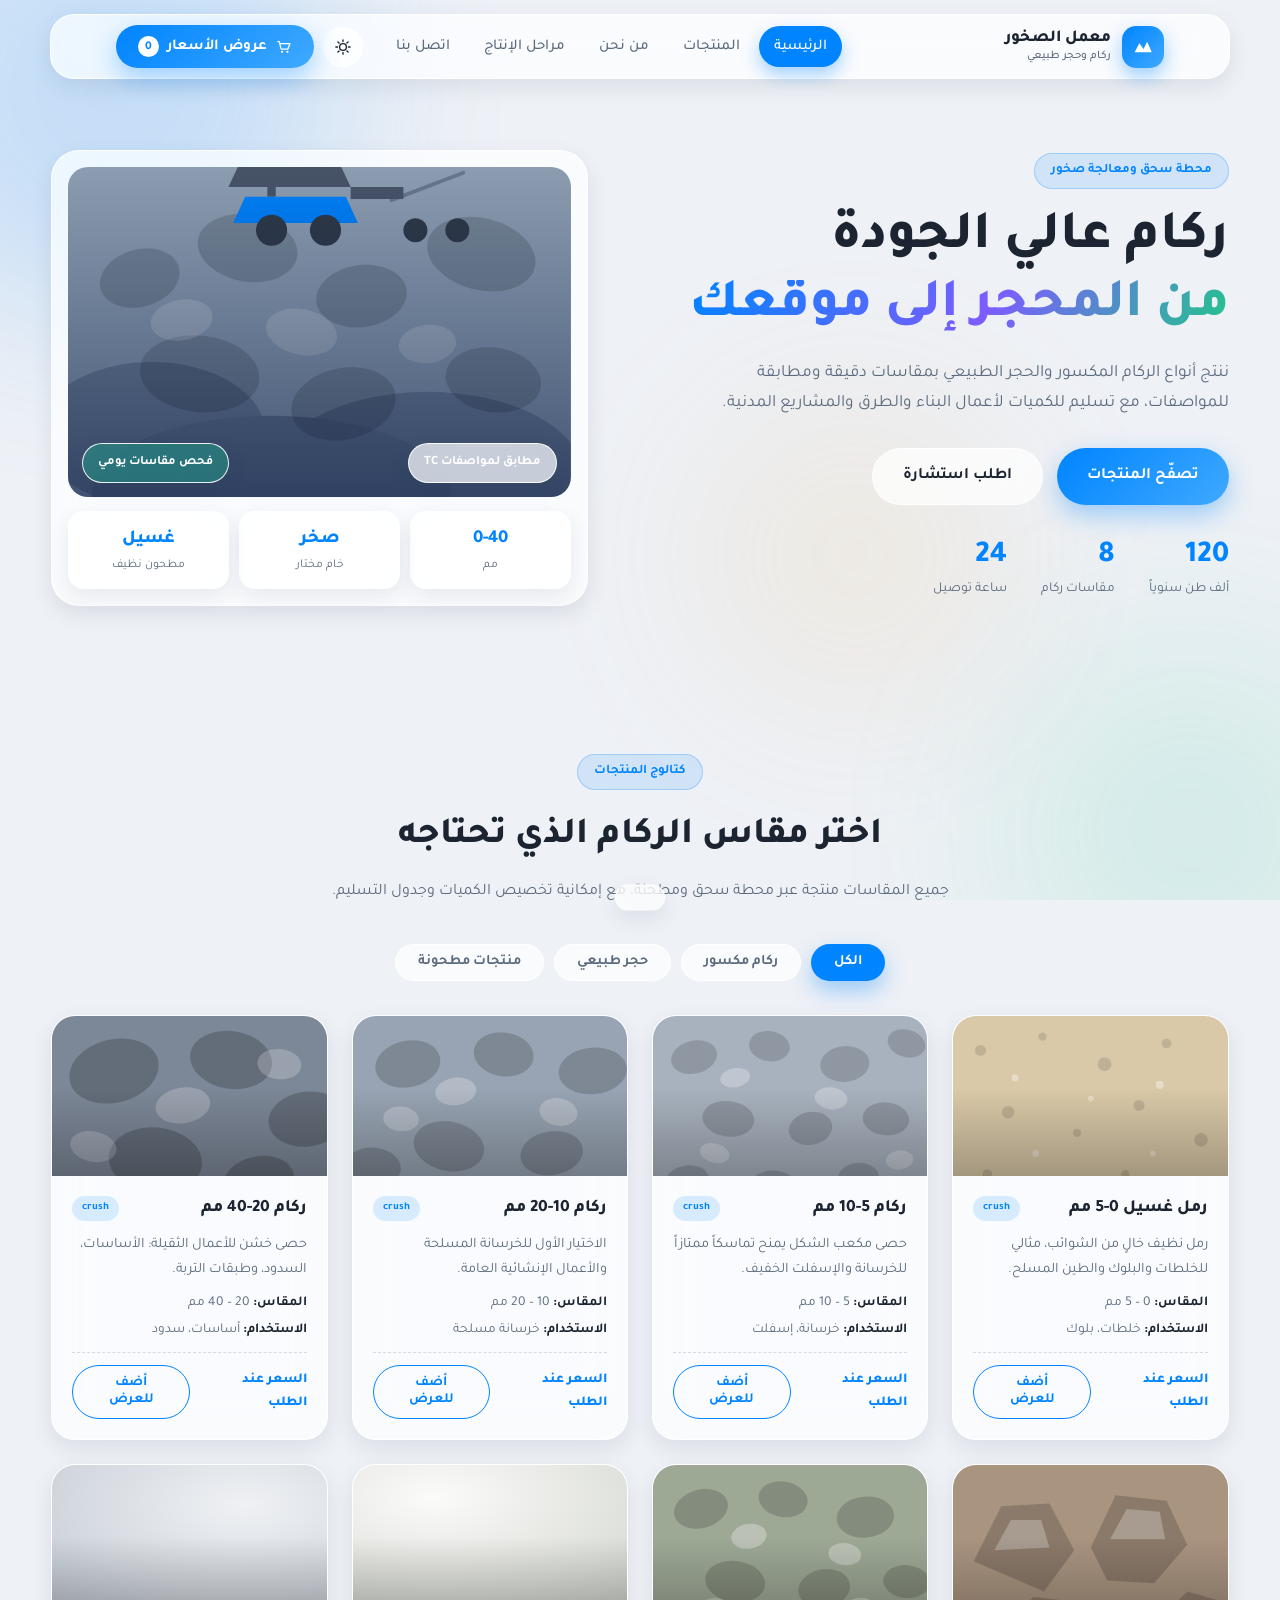
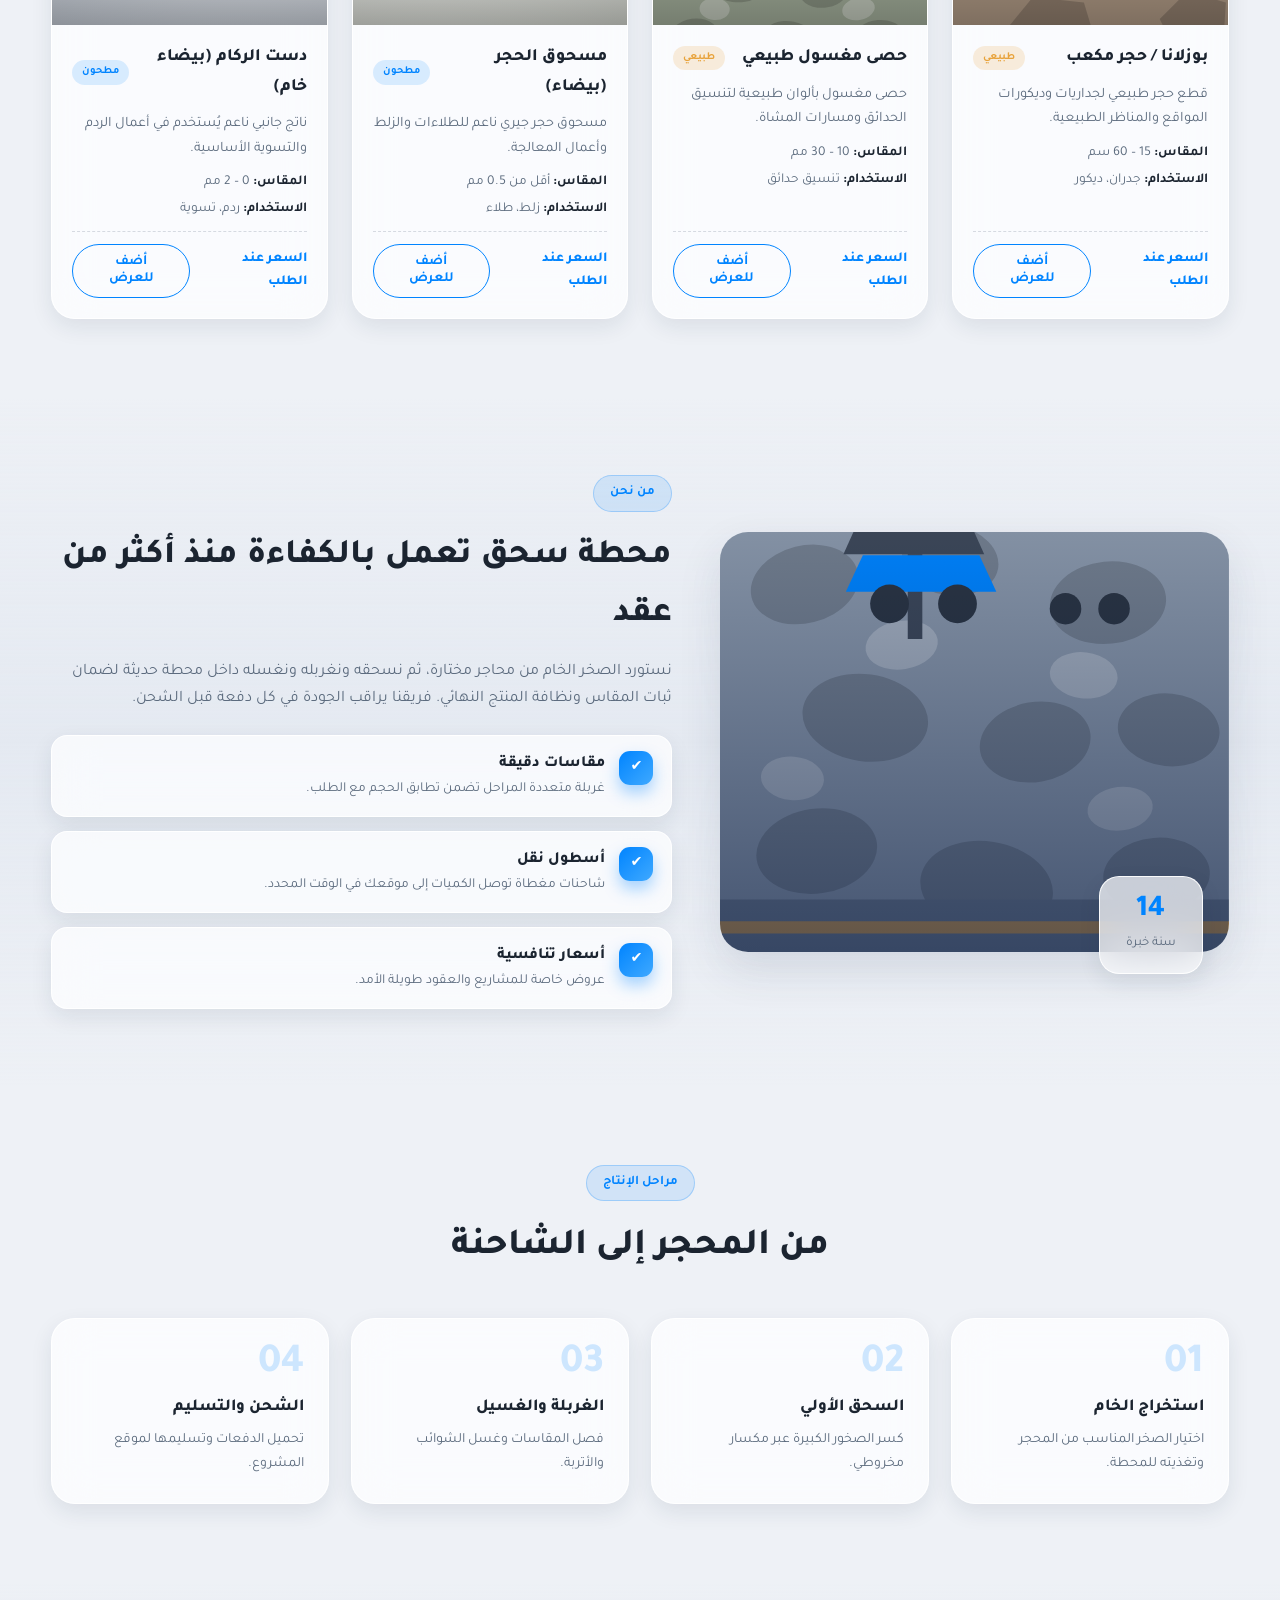
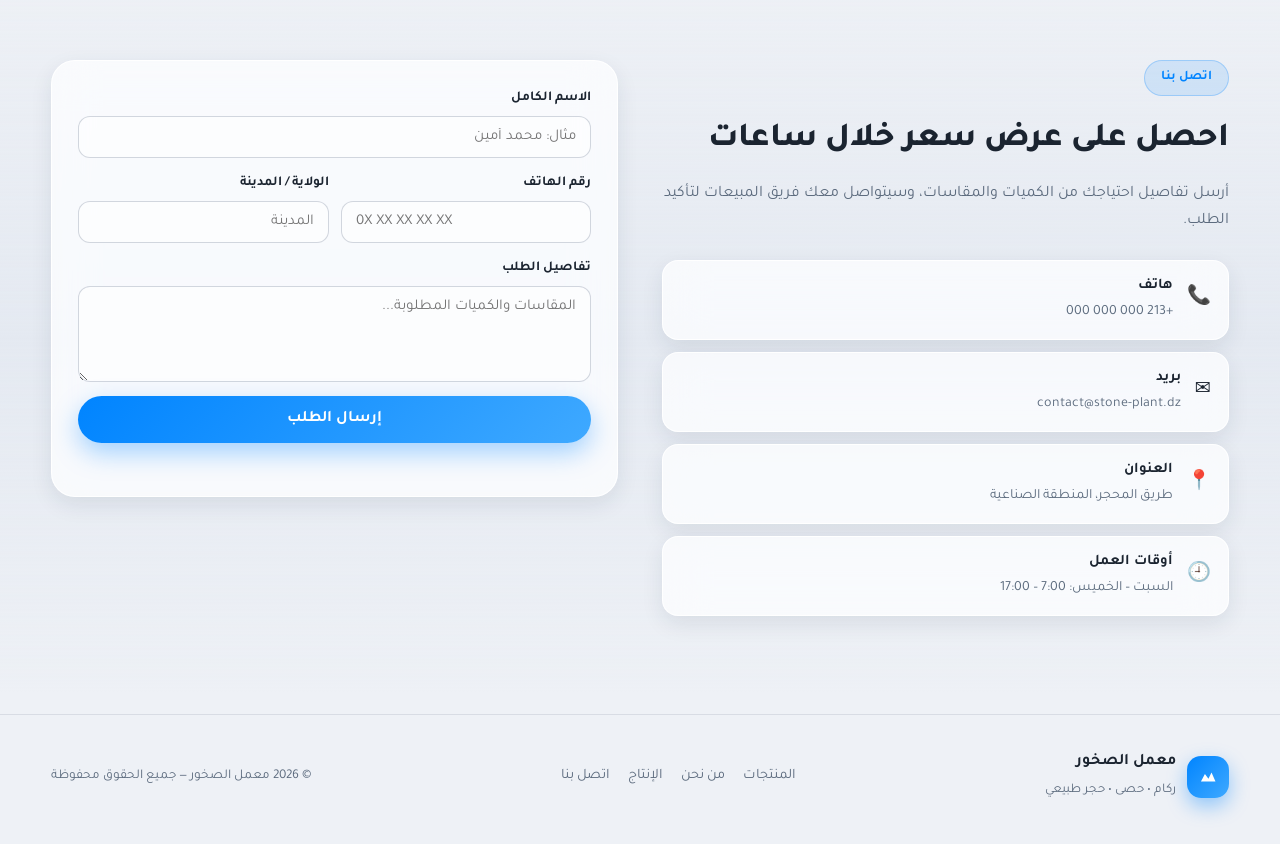
==== index.html @ 3955e738 "معمل الصخور - موقع كتالوج بتصميم Deepin" ====
<!DOCTYPE html>
<html lang="ar" dir="rtl">
<head>
<meta charset="UTF-8">
<meta name="viewport" content="width=device-width, initial-scale=1.0">
<title>معمل الصخور | ركامات وحصى عالي الجودة</title>
<meta name="description" content="معمل صخور ومحطات سحق - ركامات مكسورة بمقاسات 0-40 مم، حجر طبيعي، ومسحوق الحجر. توصيل وكميات لأعمال البناء والمدني.">
<link rel="preconnect" href="https://fonts.googleapis.com">
<link rel="preconnect" href="https://fonts.gstatic.com" crossorigin>
<link href="https://fonts.googleapis.com/css2?family=Tajawal:wght@300;400;500;700;800&display=swap" rel="stylesheet">
<link rel="stylesheet" href="css/style.css">
<link rel="icon" href="data:image/svg+xml,<svg xmlns='http://www.w3.org/2000/svg' viewBox='0 0 100 100'><rect width='100' height='100' rx='24' fill='%230084FF'/><path d='M22 66 L38 40 L52 58 L64 34 L78 66 Z' fill='white'/></svg>">
</head>
<body>

<div class="bg-orbs" aria-hidden="true">
  <span class="orb orb-1"></span>
  <span class="orb orb-2"></span>
  <span class="orb orb-3"></span>
</div>

<header class="nav glass" id="nav">
  <div class="container nav-inner">
    <a href="#home" class="brand">
      <span class="brand-mark">
        <svg viewBox="0 0 100 100" width="26" height="26" aria-hidden="true"><path d="M18 70 L36 36 L52 58 L66 30 L84 70 Z" fill="currentColor"/></svg>
      </span>
      <span class="brand-text">معمل الصخور<small>ركام وحجر طبيعي</small></span>
    </a>

    <nav class="nav-links" id="navLinks">
      <a href="#home" class="active">الرئيسية</a>
      <a href="#products">المنتجات</a>
      <a href="#about">من نحن</a>
      <a href="#process">مراحل الإنتاج</a>
      <a href="#contact">اتصل بنا</a>
    </nav>

    <div class="nav-actions">
      <button class="icon-btn" id="themeToggle" title="الوضع الليلي" aria-label="تبديل المظهر">
        <svg class="ic-sun" viewBox="0 0 24 24" width="18" height="18"><circle cx="12" cy="12" r="4.5" fill="none" stroke="currentColor" stroke-width="1.8"/><g stroke="currentColor" stroke-width="1.8" stroke-linecap="round"><path d="M12 2.5v2.2M12 19.3v2.2M2.5 12h2.2M19.3 12h2.2M5.2 5.2l1.6 1.6M17.2 17.2l1.6 1.6M18.8 5.2l-1.6 1.6M6.8 17.2l-1.6 1.6"/></g></svg>
        <svg class="ic-moon" viewBox="0 0 24 24" width="18" height="18"><path d="M20 14.5A8.2 8.2 0 0 1 9.5 4 8.5 8.5 0 1 0 20 14.5Z" fill="none" stroke="currentColor" stroke-width="1.8" stroke-linejoin="round"/></svg>
      </button>

      <button class="btn btn-primary btn-quote" id="openQuote">
        <svg viewBox="0 0 24 24" width="17" height="17"><path d="M4 5h2.2l1.9 9.4a1.6 1.6 0 0 0 1.6 1.3h7.4a1.6 1.6 0 0 0 1.6-1.2L21 8H7" fill="none" stroke="currentColor" stroke-width="1.8" stroke-linecap="round" stroke-linejoin="round"/><circle cx="10" cy="19.5" r="1.6" fill="currentColor"/><circle cx="17.5" cy="19.5" r="1.6" fill="currentColor"/></svg>
        <span class="label">عروض الأسعار</span> <span class="badge" id="quoteCount">0</span>
      </button>

      <button class="icon-btn burger" id="burger" aria-label="القائمة">
        <svg viewBox="0 0 24 24" width="20" height="20"><path d="M4 7h16M4 12h16M4 17h16" stroke="currentColor" stroke-width="1.8" stroke-linecap="round"/></svg>
      </button>
    </div>
  </div>
</header>

<main>

<section class="hero" id="home">
  <div class="container hero-grid">
    <div class="hero-copy reveal">
      <span class="chip">محطة سحق ومعالجة صخور</span>
      <h1>ركام عالي الجودة<br><span class="grad-text">من المحجر إلى موقعك</span></h1>
      <p class="lead">ننتج أنواع الركام المكسور والحجر الطبيعي بمقاسات دقيقة ومطابقة للمواصفات، مع تسليم للكميات لأعمال البناء والطرق والمشاريع المدنية.</p>
      <div class="hero-cta">
        <a href="#products" class="btn btn-primary btn-lg">تصفّح المنتجات</a>
        <a href="#contact" class="btn btn-ghost btn-lg">اطلب استشارة</a>
      </div>
      <div class="hero-stats">
        <div><strong data-count="120">0</strong><span>ألف طن سنوياً</span></div>
        <div><strong data-count="8">0</strong><span>مقاسات ركام</span></div>
        <div><strong data-count="24">0</strong><span>ساعة توصيل</span></div>
      </div>
    </div>

    <div class="hero-visual reveal">
      <div class="hero-card glass">
        <div class="hero-photo" id="heroPhoto">
          <div class="hero-photo-overlay">
            <span class="glass pill">مطابق لمواصفات TC</span>
            <span class="glass pill pill-2">فحص مقاسات يومي</span>
          </div>
        </div>
        <div class="hero-mini-grid">
          <div class="mini glass"><strong>0-40</strong><span>مم</span></div>
          <div class="mini glass"><strong>صخر</strong><span>خام مختار</span></div>
          <div class="mini glass"><strong>غسيل</strong><span>مطحون نظيف</span></div>
        </div>
      </div>
    </div>
  </div>
</section>

<section class="section" id="products">
  <div class="container">
    <div class="section-head reveal">
      <span class="chip">كتالوج المنتجات</span>
      <h2>اختر مقاس الركام الذي تحتاجه</h2>
      <p>جميع المقاسات منتجة عبر محطة سحق ومطحنة، مع إمكانية تخصيص الكميات وجدول التسليم.</p>
    </div>

    <div class="filters reveal" id="filters">
      <button class="filter-btn active" data-filter="all">الكل</button>
      <button class="filter-btn" data-filter="crush">ركام مكسور</button>
      <button class="filter-btn" data-filter="natural">حجر طبيعي</button>
      <button class="filter-btn" data-filter="powder">منتجات مطحونة</button>
    </div>

    <div class="grid" id="productGrid">

      <article class="card glass reveal" data-cat="crush">
        <div class="card-visual v-sand"></div>
        <div class="card-body">
          <div class="card-top"><h3>رمل غسيل 0-5 مم</h3><span class="tag">crush</span></div>
          <p class="desc">رمل نظيف خالٍ من الشوائب، مثالي للخلطات والبلوك والطين المسلح.</p>
          <ul class="specs"><li><b>المقاس:</b> 0 – 5 مم</li><li><b>الاستخدام:</b> خلطات، بلوك</li></ul>
          <div class="card-foot">
            <span class="price">السعر عند الطلب</span>
            <button class="btn btn-outline add-btn" data-name="رمل غسيل 0-5 مم">أضف للعرض</button>
          </div>
        </div>
      </article>

      <article class="card glass reveal" data-cat="crush">
        <div class="card-visual v-gravel"></div>
        <div class="card-body">
          <div class="card-top"><h3>ركام 5-10 مم</h3><span class="tag">crush</span></div>
          <p class="desc">حصى مكعب الشكل يمنح تماسكاً ممتازاً للخرسانة والإسفلت الخفيف.</p>
          <ul class="specs"><li><b>المقاس:</b> 5 – 10 مم</li><li><b>الاستخدام:</b> خرسانة، إسفلت</li></ul>
          <div class="card-foot">
            <span class="price">السعر عند الطلب</span>
            <button class="btn btn-outline add-btn" data-name="ركام 5-10 مم">أضف للعرض</button>
          </div>
        </div>
      </article>

      <article class="card glass reveal" data-cat="crush">
        <div class="card-visual v-gravel2"></div>
        <div class="card-body">
          <div class="card-top"><h3>ركام 10-20 مم</h3><span class="tag">crush</span></div>
          <p class="desc">الاختيار الأول للخرسانة المسلحة والأعمال الإنشائية العامة.</p>
          <ul class="specs"><li><b>المقاس:</b> 10 – 20 مم</li><li><b>الاستخدام:</b> خرسانة مسلحة</li></ul>
          <div class="card-foot">
            <span class="price">السعر عند الطلب</span>
            <button class="btn btn-outline add-btn" data-name="ركام 10-20 مم">أضف للعرض</button>
          </div>
        </div>
      </article>

      <article class="card glass reveal" data-cat="crush">
        <div class="card-visual v-rock"></div>
        <div class="card-body">
          <div class="card-top"><h3>ركام 20-40 مم</h3><span class="tag">crush</span></div>
          <p class="desc">حصى خشن للأعمال الثقيلة: الأساسات، السدود، وطبقات التربة.</p>
          <ul class="specs"><li><b>المقاس:</b> 20 – 40 مم</li><li><b>الاستخدام:</b> أساسات، سدود</li></ul>
          <div class="card-foot">
            <span class="price">السعر عند الطلب</span>
            <button class="btn btn-outline add-btn" data-name="ركام 20-40 مم">أضف للعرض</button>
          </div>
        </div>
      </article>

      <article class="card glass reveal" data-cat="natural">
        <div class="card-visual v-boulder"></div>
        <div class="card-body">
          <div class="card-top"><h3>بوزلانا / حجر مكعب</h3><span class="tag tag-gold">طبيعي</span></div>
          <p class="desc">قطع حجر طبيعي لجداريات وديكورات المواقع والمناظر الطبيعية.</p>
          <ul class="specs"><li><b>المقاس:</b> 15 – 60 سم</li><li><b>الاستخدام:</b> جدران، ديكور</li></ul>
          <div class="card-foot">
            <span class="price">السعر عند الطلب</span>
            <button class="btn btn-outline add-btn" data-name="بوزلانا / حجر مكعب">أضف للعرض</button>
          </div>
        </div>
      </article>

      <article class="card glass reveal" data-cat="natural">
        <div class="card-visual v-wash"></div>
        <div class="card-body">
          <div class="card-top"><h3>حصى مغسول طبيعي</h3><span class="tag tag-gold">طبيعي</span></div>
          <p class="desc">حصى مغسول بألوان طبيعية لتنسيق الحدائق ومسارات المشاة.</p>
          <ul class="specs"><li><b>المقاس:</b> 10 – 30 مم</li><li><b>الاستخدام:</b> تنسيق حدائق</li></ul>
          <div class="card-foot">
            <span class="price">السعر عند الطلب</span>
            <button class="btn btn-outline add-btn" data-name="حصى مغسول طبيعي">أضف للعرض</button>
          </div>
        </div>
      </article>

      <article class="card glass reveal" data-cat="powder">
        <div class="card-visual v-powder"></div>
        <div class="card-body">
          <div class="card-top"><h3>مسحوق الحجر (بيضاء)</h3><span class="tag">مطحون</span></div>
          <p class="desc">مسحوق حجر جيري ناعم للطلاءات والزلط وأعمال المعالجة.</p>
          <ul class="specs"><li><b>المقاس:</b> أقل من 0.5 مم</li><li><b>الاستخدام:</b> زلط، طلاء</li></ul>
          <div class="card-foot">
            <span class="price">السعر عند الطلب</span>
            <button class="btn btn-outline add-btn" data-name="مسحوق الحجر (بيضاء)">أضف للعرض</button>
          </div>
        </div>
      </article>

      <article class="card glass reveal" data-cat="powder">
        <div class="card-visual v-dust"></div>
        <div class="card-body">
          <div class="card-top"><h3>دست الركام (بيضاء خام)</h3><span class="tag">مطحون</span></div>
          <p class="desc">ناتج جانبي ناعم يُستخدم في أعمال الردم والتسوية الأساسية.</p>
          <ul class="specs"><li><b>المقاس:</b> 0 – 2 مم</li><li><b>الاستخدام:</b> ردم، تسوية</li></ul>
          <div class="card-foot">
            <span class="price">السعر عند الطلب</span>
            <button class="btn btn-outline add-btn" data-name="دست الركام (بيضاء خام)">أضف للعرض</button>
          </div>
        </div>
      </article>

    </div>
  </div>
</section>

<section class="section section-alt" id="about">
  <div class="container about-grid">
    <div class="about-media reveal">
      <div class="about-photo"></div>
      <div class="about-badge glass"><strong data-count="15">0</strong><span>سنة خبرة</span></div>
    </div>
    <div class="about-copy reveal">
      <span class="chip">من نحن</span>
      <h2>محطة سحق تعمل بالكفاءة منذ أكثر من عقد</h2>
      <p>نستورد الصخر الخام من محاجر مختارة، ثم نسحقه ونغربله ونغسله داخل محطة حديثة لضمان ثبات المقاس ونظافة المنتج النهائي. فريقنا يراقب الجودة في كل دفعة قبل الشحن.</p>
      <div class="feature-list">
        <div class="feature glass"><span class="f-ic">✔</span><div><h4>مقاسات دقيقة</h4><p>غربلة متعددة المراحل تضمن تطابق الحجم مع الطلب.</p></div></div>
        <div class="feature glass"><span class="f-ic">✔</span><div><h4>أسطول نقل</h4><p>شاحنات مغطاة توصل الكميات إلى موقعك في الوقت المحدد.</p></div></div>
        <div class="feature glass"><span class="f-ic">✔</span><div><h4>أسعار تنافسية</h4><p>عروض خاصة للمشاريع والعقود طويلة الأمد.</p></div></div>
      </div>
    </div>
  </div>
</section>

<section class="section" id="process">
  <div class="container">
    <div class="section-head reveal">
      <span class="chip">مراحل الإنتاج</span>
      <h2>من المحجر إلى الشاحنة</h2>
    </div>
    <div class="steps">
      <div class="step glass reveal"><span class="step-num">01</span><h3>استخراج الخام</h3><p>اختيار الصخر المناسب من المحجر وتغذيته للمحطة.</p></div>
      <div class="step glass reveal"><span class="step-num">02</span><h3>السحق الأولي</h3><p>كسر الصخور الكبيرة عبر مكسار مخروطي.</p></div>
      <div class="step glass reveal"><span class="step-num">03</span><h3>الغربلة والغسيل</h3><p>فصل المقاسات وغسل الشوائب والأتربة.</p></div>
      <div class="step glass reveal"><span class="step-num">04</span><h3>الشحن والتسليم</h3><p>تحميل الدفعات وتسليمها لموقع المشروع.</p></div>
    </div>
  </div>
</section>

<section class="section section-alt" id="contact">
  <div class="container contact-grid">
    <div class="contact-info reveal">
      <span class="chip">اتصل بنا</span>
      <h2>احصل على عرض سعر خلال ساعات</h2>
      <p>أرسل تفاصيل احتياجك من الكميات والمقاسات، وسيتواصل معك فريق المبيعات لتأكيد الطلب.</p>
      <ul class="contact-list">
        <li class="glass"><span>📞</span><div><b>هاتف</b><a href="tel:+213000000000">+213 000 000 000</a></div></li>
        <li class="glass"><span>✉️</span><div><b>بريد</b><a href="mailto:contact@stone-plant.dz">contact@stone-plant.dz</a></div></li>
        <li class="glass"><span>📍</span><div><b>العنوان</b><small>طريق المحجر، المنطقة الصناعية</small></div></li>
        <li class="glass"><span>🕘</span><div><b>أوقات العمل</b><small>السبت – الخميس: 7:00 – 17:00</small></div></li>
      </ul>
    </div>

    <form class="contact-form glass reveal" id="contactForm" novalidate>
      <div class="field"><label for="cname">الاسم الكامل</label><input id="cname" type="text" required placeholder="مثال: محمد أمين"></div>
      <div class="field-row">
        <div class="field"><label for="cphone">رقم الهاتف</label><input id="cphone" type="tel" required placeholder="0X XX XX XX XX"></div>
        <div class="field"><label for="ccity">الولاية / المدينة</label><input id="ccity" type="text" placeholder="المدينة"></div>
      </div>
      <div class="field"><label for="cmsg">تفاصيل الطلب</label><textarea id="cmsg" rows="4" placeholder="المقاسات والكميات المطلوبة..."></textarea></div>
      <button type="submit" class="btn btn-primary btn-lg btn-block">إرسال الطلب</button>
      <p class="form-note" id="formNote" role="status"></p>
    </form>
  </div>
</section>

</main>

<footer class="footer">
  <div class="container footer-inner">
    <div class="foot-brand">
      <span class="brand-mark"><svg viewBox="0 0 100 100" width="22" height="22"><path d="M18 70 L36 36 L52 58 L66 30 L84 70 Z" fill="currentColor"/></svg></span>
      <div><b>معمل الصخور</b><small>ركام • حصى • حجر طبيعي</small></div>
    </div>
    <nav class="foot-links"><a href="#products">المنتجات</a><a href="#about">من نحن</a><a href="#process">الإنتاج</a><a href="#contact">اتصل بنا</a></nav>
    <p class="copy">© <span id="year"></span> معمل الصخور — جميع الحقوق محفوظة</p>
  </div>
</footer>

<div class="drawer-backdrop" id="backdrop"></div>

<aside class="drawer glass" id="quoteDrawer" aria-label="سلة عروض الأسعار">
  <div class="drawer-head">
    <h3>سلة عروض الأسعار</h3>
    <button class="icon-btn" id="closeQuote" aria-label="إغلاق">✕</button>
  </div>
  <div class="drawer-body" id="quoteItems">
    <div class="empty" id="quoteEmpty">
      <span>🛒</span>
      <p>السلة فارغة<br><small>أضف المنتجات من الكتالوج لطلب عرض سعر</small></p>
    </div>
  </div>
  <div class="drawer-foot">
    <div class="field-row">
      <div class="field"><input id="qName" type="text" placeholder="الاسم *"></div>
      <div class="field"><input id="qPhone" type="tel" placeholder="الهاتف *"></div>
    </div>
    <button class="btn btn-primary btn-lg btn-block" id="sendQuote">إرسال طلب عرض السعر</button>
    <p class="form-note" id="quoteNote" role="status"></p>
  </div>
</aside>

<div class="toast glass" id="toast"></div>

<script src="js/main.js"></script>
</body>
</html>
---- css/style.css ----
:root{
  --blue:#0084FF;
  --blue-2:#3FA9FF;
  --gold:#E8A33D;
  --green:#22C58B;
  --bg:#EEF1F6;
  --bg-2:#E4E9F1;
  --text:#1B2430;
  --muted:#5C6B7E;
  --glass:rgba(255,255,255,.72);
  --glass-brd:rgba(255,255,255,.9);
  --card:#ffffff;
  --shadow:0 18px 44px rgba(24,40,70,.12);
  --shadow-sm:0 8px 22px rgba(24,40,70,.09);
  --r-lg:24px;
  --r-md:16px;
  --r-sm:12px;
  --ring:0 0 0 4px rgba(0,132,255,.18);
}

html[data-theme="dark"]{
  --bg:#15181D;
  --bg-2:#11141A;
  --text:#E9EEF5;
  --muted:#98A6B8;
  --glass:rgba(38,43,52,.66);
  --glass-brd:rgba(255,255,255,.10);
  --card:#1E232B;
  --shadow:0 18px 44px rgba(0,0,0,.45);
  --shadow-sm:0 8px 22px rgba(0,0,0,.35);
}

*{box-sizing:border-box;margin:0;padding:0}
html{scroll-behavior:smooth}
body{
  font-family:'Tajawal',system-ui,"Segoe UI",sans-serif;
  background:var(--bg);
  color:var(--text);
  line-height:1.7;
  overflow-x:hidden;
  transition:background .4s,color .4s;
}
a{color:inherit;text-decoration:none}
img{max-width:100%;display:block}
button,input,textarea{font-family:inherit}
.container{width:min(1180px,92%);margin-inline:auto}

.bg-orbs{position:fixed;inset:0;z-index:-1;overflow:hidden}
.orb{position:absolute;border-radius:50%;filter:blur(90px);opacity:.5}
.orb-1{width:460px;height:460px;background:rgba(0,132,255,.35);top:-140px;left:-120px;animation:float 16s ease-in-out infinite}
.orb-2{width:380px;height:380px;background:rgba(34,197,139,.25);bottom:-120px;right:-100px;animation:float 20s ease-in-out infinite reverse}
.orb-3{width:300px;height:300px;background:rgba(232,163,61,.22);top:45%;left:55%;animation:float 24s ease-in-out infinite}
@keyframes float{0%,100%{transform:translate(0,0)}50%{transform:translate(40px,-40px)}}

.glass{
  background:var(--glass);
  backdrop-filter:blur(22px) saturate(160%);
  -webkit-backdrop-filter:blur(22px) saturate(160%);
  border:1px solid var(--glass-brd);
  box-shadow:var(--shadow-sm);
}

.btn{
  display:inline-flex;align-items:center;justify-content:center;gap:8px;
  border:none;cursor:pointer;border-radius:999px;
  font-weight:700;font-size:.95rem;padding:11px 22px;
  transition:transform .25s cubic-bezier(.2,.9,.3,1.4),box-shadow .25s,background .25s,color .25s;
}
.btn:active{transform:scale(.96)}
.btn-primary{background:linear-gradient(135deg,var(--blue),var(--blue-2));color:#fff;box-shadow:0 10px 26px rgba(0,132,255,.35)}
.btn-primary:hover{transform:translateY(-2px);box-shadow:0 16px 34px rgba(0,132,255,.45)}
.btn-ghost{background:var(--glass);border:1px solid var(--glass-brd);color:var(--text);backdrop-filter:blur(14px)}
.btn-ghost:hover{transform:translateY(-2px);border-color:var(--blue);color:var(--blue)}
.btn-outline{background:transparent;border:1.5px solid var(--blue);color:var(--blue);padding:9px 18px;font-size:.88rem}
.btn-outline:hover{background:var(--blue);color:#fff;transform:translateY(-2px)}
.btn-lg{padding:14px 30px;font-size:1rem}
.btn-block{width:100%}
.icon-btn{
  width:40px;height:40px;border-radius:50%;border:1px solid var(--glass-brd);
  background:var(--glass);color:var(--text);cursor:pointer;
  display:grid;place-items:center;transition:.25s;flex:none;
}
.icon-btn:hover{border-color:var(--blue);color:var(--blue);transform:translateY(-2px)}

.chip{
  display:inline-block;padding:6px 16px;border-radius:999px;font-size:.82rem;font-weight:700;
  background:rgba(0,132,255,.12);color:var(--blue);border:1px solid rgba(0,132,255,.25);
  margin-bottom:16px;
}
.grad-text{background:linear-gradient(120deg,var(--blue),#7C5CFF 55%,var(--green));-webkit-background-clip:text;background-clip:text;color:transparent}

.nav{position:fixed;top:14px;left:0;right:0;z-index:60;border-radius:var(--r-lg);width:min(1180px,94%);margin-inline:auto;transition:top .3s,box-shadow .3s}
.nav-inner{display:flex;align-items:center;gap:18px;padding:10px 18px}
.brand{display:flex;align-items:center;gap:11px}
.brand-mark{width:42px;height:42px;border-radius:14px;background:linear-gradient(135deg,var(--blue),var(--blue-2));color:#fff;display:grid;place-items:center;box-shadow:0 8px 20px rgba(0,132,255,.4)}
.brand-text{font-weight:800;font-size:1.05rem;line-height:1.25;display:flex;flex-direction:column}
.brand-text small{font-weight:500;font-size:.72rem;color:var(--muted)}
.nav-links{display:flex;gap:4px;margin-inline-start:auto}
.nav-links a{padding:8px 15px;border-radius:999px;font-weight:500;font-size:.94rem;color:var(--muted);transition:.25s}
.nav-links a:hover{color:var(--text);background:rgba(0,132,255,.1)}
.nav-links a.active{color:#fff;background:var(--blue);box-shadow:0 8px 18px rgba(0,132,255,.35)}
.nav-actions{display:flex;align-items:center;gap:9px}
.btn-quote .badge{background:#fff;color:var(--blue);border-radius:999px;min-width:21px;height:21px;display:grid;place-items:center;font-size:.75rem;padding:0 5px}
.burger{display:none}
.ic-moon{display:none}
html[data-theme="dark"] .ic-sun{display:none}
html[data-theme="dark"] .ic-moon{display:block}

.hero{padding:150px 0 70px;position:relative}
.hero-grid{display:grid;grid-template-columns:1.05fr .95fr;gap:48px;align-items:center}
.hero h1{font-size:clamp(2rem,4.4vw,3.4rem);line-height:1.25;font-weight:800;margin-bottom:18px}
.lead{color:var(--muted);font-size:1.08rem;max-width:52ch}
.hero-cta{display:flex;gap:14px;flex-wrap:wrap;margin:30px 0 34px}
.hero-stats{display:flex;gap:34px;flex-wrap:wrap}
.hero-stats strong{font-size:1.9rem;font-weight:800;color:var(--blue);display:block;line-height:1.2}
.hero-stats span{font-size:.85rem;color:var(--muted)}

.hero-card{border-radius:28px;padding:16px;position:relative}
.hero-photo{
  height:330px;border-radius:20px;position:relative;overflow:hidden;
  background:
    linear-gradient(180deg,rgba(0,40,90,.05),rgba(0,20,60,.55)),
    url("data:image/svg+xml,%3Csvg xmlns='http://www.w3.org/2000/svg' width='420' height='330'%3E%3Crect width='420' height='330' fill='%2393A3B5'/%3E%3Cg fill='%2375849A'%3E%3Cellipse cx='70' cy='250' rx='95' ry='60'/%3E%3Cellipse cx='300' cy='285' rx='130' ry='70'/%3E%3C/g%3E%3Cg fill='%236B7A90'%3E%3Cellipse cx='170' cy='300' rx='150' ry='65'/%3E%3C/g%3E%3Cg fill='%23000' fill-opacity='.16'%3E%3Cellipse cx='60' cy='120' rx='34' ry='24' transform='rotate(-16 60 120)'/%3E%3Cellipse cx='150' cy='95' rx='42' ry='28' transform='rotate(10 150 95)'/%3E%3Cellipse cx='245' cy='135' rx='38' ry='26' transform='rotate(-8 245 135)'/%3E%3Cellipse cx='345' cy='100' rx='46' ry='30' transform='rotate(14 345 100)'/%3E%3Cellipse cx='110' cy='200' rx='50' ry='32' transform='rotate(6 110 200)'/%3E%3Cellipse cx='230' cy='225' rx='44' ry='30' transform='rotate(-12 230 225)'/%3E%3Cellipse cx='355' cy='205' rx='40' ry='27' transform='rotate(8 355 205)'/%3E%3C/g%3E%3Cg fill='%23fff' fill-opacity='.22'%3E%3Cellipse cx='95' cy='155' rx='26' ry='17' transform='rotate(-10 95 155)'/%3E%3Cellipse cx='195' cy='165' rx='30' ry='19' transform='rotate(12 195 165)'/%3E%3Cellipse cx='300' cy='175' rx='24' ry='16' transform='rotate(-6 300 175)'/%3E%3C/g%3E%3Cg stroke='%2367748A' stroke-width='3' stroke-linecap='round' opacity='.85'%3E%3Cpath d='M180 40 L235 15'/%3E%3Cpath d='M270 55 L330 32'/%3E%3C/g%3E%3Cg fill='%234B5568'%3E%3Cpath d='M150 10 h70 l16 34 h-102 Z'/%3E%3Cpath d='M236 44 h44 v10 h-44 Z'/%3E%3Cpath d='M170 12 v40' stroke='%234B5568' stroke-width='7'/%3E%3C/g%3E%3Cg fill='%230084FF'%3E%3Cpath d='M148 52 h84 l10 22 h-104 Z'/%3E%3C/g%3E%3Cg fill='%23313A47'%3E%3Ccircle cx='170' cy='80' r='13'/%3E%3Ccircle cx='215' cy='80' r='13'/%3E%3Ccircle cx='290' cy='80' r='10'/%3E%3Ccircle cx='325' cy='80' r='10'/%3E%3C/g%3E%3C/svg%3E");
  background-size:cover;background-position:center;
  animation:kenburns 22s ease-in-out infinite alternate;
}
@keyframes kenburns{from{background-size:100%}to{background-size:112%}}
.hero-photo-overlay{position:absolute;inset:auto 14px 14px 14px;display:flex;gap:10px;flex-wrap:wrap}
.pill{padding:8px 15px;border-radius:999px;font-size:.8rem;font-weight:700;color:#fff}
.pill-2{margin-inline-start:auto;background:rgba(34,197,139,.35)}
.hero-mini-grid{display:grid;grid-template-columns:repeat(3,1fr);gap:10px;margin-top:14px}
.mini{border-radius:var(--r-md);padding:12px;text-align:center;display:flex;flex-direction:column}
.mini strong{font-size:1.15rem;font-weight:800;color:var(--blue)}
.mini span{font-size:.75rem;color:var(--muted)}

.section{padding:78px 0}
.section-alt{background:linear-gradient(180deg,transparent,var(--bg-2),transparent)}
.section-head{text-align:center;max-width:640px;margin:0 auto 38px}
.section-head h2{font-size:clamp(1.6rem,3vw,2.3rem);font-weight:800;margin-bottom:10px}
.section-head p{color:var(--muted)}

.filters{display:flex;gap:10px;justify-content:center;flex-wrap:wrap;margin-bottom:34px}
.filter-btn{
  padding:9px 22px;border-radius:999px;border:1px solid var(--glass-brd);
  background:var(--glass);color:var(--muted);font-weight:700;font-size:.9rem;cursor:pointer;transition:.25s;
}
.filter-btn:hover{color:var(--blue);border-color:var(--blue);transform:translateY(-2px)}
.filter-btn.active{background:var(--blue);color:#fff;border-color:transparent;box-shadow:0 10px 22px rgba(0,132,255,.35)}

.grid{display:grid;grid-template-columns:repeat(auto-fill,minmax(265px,1fr));gap:24px}
.card{border-radius:var(--r-lg);overflow:hidden;display:flex;flex-direction:column;transition:transform .35s cubic-bezier(.2,.9,.3,1.2),box-shadow .35s}
.card:hover{transform:translateY(-8px);box-shadow:var(--shadow)}
.card.hide{display:none}
.card-visual{height:160px;background-size:cover;position:relative}
.card-visual::after{content:"";position:absolute;inset:0;background:linear-gradient(180deg,transparent 45%,rgba(0,0,0,.25))}
.card-body{padding:18px 20px 20px;display:flex;flex-direction:column;gap:10px;flex:1}
.card-top{display:flex;align-items:center;justify-content:space-between;gap:8px}
.card-top h3{font-size:1.08rem;font-weight:800}
.tag{font-size:.68rem;font-weight:700;padding:3px 10px;border-radius:999px;background:rgba(0,132,255,.14);color:var(--blue)}
.tag-gold{background:rgba(232,163,61,.18);color:var(--gold)}
.desc{color:var(--muted);font-size:.9rem}
.specs{list-style:none;display:flex;flex-direction:column;gap:4px;font-size:.85rem;color:var(--muted)}
.specs b{color:var(--text)}
.card-foot{margin-top:auto;display:flex;align-items:center;justify-content:space-between;gap:10px;padding-top:12px;border-top:1px dashed rgba(128,140,160,.3)}
.price{font-weight:800;font-size:.86rem;color:var(--blue)}
.add-btn.added{background:var(--green);border-color:var(--green);color:#fff}

.v-sand{background-color:#D9C9A8;background-image:url("data:image/svg+xml,%3Csvg xmlns='http://www.w3.org/2000/svg' width='200' height='140'%3E%3Cg fill='%23000' fill-opacity='.12'%3E%3Ccircle cx='20' cy='25' r='4'/%3E%3Ccircle cx='65' cy='15' r='3'/%3E%3Ccircle cx='110' cy='35' r='5'/%3E%3Ccircle cx='155' cy='20' r='3.5'/%3E%3Ccircle cx='40' cy='70' r='4.5'/%3E%3Ccircle cx='90' cy='85' r='3'/%3E%3Ccircle cx='135' cy='65' r='4'/%3E%3Ccircle cx='180' cy='90' r='5'/%3E%3Ccircle cx='25' cy='115' r='3.5'/%3E%3Ccircle cx='75' cy='125' r='4'/%3E%3Ccircle cx='125' cy='115' r='3'/%3E%3Ccircle cx='170' cy='130' r='4.5'/%3E%3C/g%3E%3Cg fill='%23fff' fill-opacity='.35'%3E%3Ccircle cx='45' cy='45' r='2.5'/%3E%3Ccircle cx='100' cy='60' r='2'/%3E%3Ccircle cx='150' cy='50' r='3'/%3E%3Ccircle cx='60' cy='100' r='2.5'/%3E%3Ccircle cx='145' cy='100' r='2'/%3E%3C/g%3E%3C/svg%3E")}
.v-gravel{background-color:#A8B2BE;background-image:url("data:image/svg+xml,%3Csvg xmlns='http://www.w3.org/2000/svg' width='200' height='140'%3E%3Cg fill='%23000' fill-opacity='.15'%3E%3Cellipse cx='30' cy='30' rx='17' ry='12' transform='rotate(-14 30 30)'/%3E%3Cellipse cx='85' cy='22' rx='15' ry='11' transform='rotate(9 85 22)'/%3E%3Cellipse cx='140' cy='35' rx='18' ry='13' transform='rotate(-6 140 35)'/%3E%3Cellipse cx='185' cy='20' rx='14' ry='10' transform='rotate(16 185 20)'/%3E%3Cellipse cx='55' cy='75' rx='19' ry='13' transform='rotate(7 55 75)'/%3E%3Cellipse cx='115' cy='82' rx='16' ry='12' transform='rotate(-11 115 82)'/%3E%3Cellipse cx='170' cy='75' rx='17' ry='12' transform='rotate(5 170 75)'/%3E%3Cellipse cx='25' cy='120' rx='16' ry='11' transform='rotate(-9 25 120)'/%3E%3Cellipse cx='90' cy='125' rx='18' ry='12' transform='rotate(12 90 125)'/%3E%3Cellipse cx='150' cy='118' rx='15' ry='11' transform='rotate(-4 150 118)'/%3E%3C/g%3E%3Cg fill='%23fff' fill-opacity='.26'%3E%3Cellipse cx='60' cy='45' rx='11' ry='7' transform='rotate(-10 60 45)'/%3E%3Cellipse cx='130' cy='60' rx='12' ry='8' transform='rotate(8 130 60)'/%3E%3Cellipse cx='180' cy='105' rx='10' ry='7' transform='rotate(-6 180 105)'/%3E%3Cellipse cx='45' cy='100' rx='11' ry='7' transform='rotate(14 45 100)'/%3E%3C/g%3E%3C/svg%3E")}
.v-gravel2{background-color:#98A4B3;background-image:url("data:image/svg+xml,%3Csvg xmlns='http://www.w3.org/2000/svg' width='200' height='140'%3E%3Cg fill='%23000' fill-opacity='.17'%3E%3Cellipse cx='40' cy='35' rx='24' ry='17' transform='rotate(-12 40 35)'/%3E%3Cellipse cx='110' cy='28' rx='22' ry='16' transform='rotate(8 110 28)'/%3E%3Cellipse cx='175' cy='40' rx='25' ry='17' transform='rotate(-5 175 40)'/%3E%3Cellipse cx='70' cy='95' rx='26' ry='18' transform='rotate(11 70 95)'/%3E%3Cellipse cx='145' cy='100' rx='23' ry='16' transform='rotate(-9 145 100)'/%3E%3Cellipse cx='15' cy='110' rx='20' ry='14' transform='rotate(6 15 110)'/%3E%3C/g%3E%3Cg fill='%23fff' fill-opacity='.24'%3E%3Cellipse cx='75' cy='55' rx='15' ry='10' transform='rotate(-8 75 55)'/%3E%3Cellipse cx='150' cy='70' rx='14' ry='10' transform='rotate(10 150 70)'/%3E%3Cellipse cx='35' cy='75' rx='13' ry='9' transform='rotate(5 35 75)'/%3E%3C/g%3E%3C/svg%3E")}
.v-rock{background-color:#7C8797;background-image:url("data:image/svg+xml,%3Csvg xmlns='http://www.w3.org/2000/svg' width='200' height='140'%3E%3Cg fill='%23000' fill-opacity='.2'%3E%3Cellipse cx='45' cy='40' rx='33' ry='23' transform='rotate(-14 45 40)'/%3E%3Cellipse cx='130' cy='32' rx='30' ry='21' transform='rotate(9 130 32)'/%3E%3Cellipse cx='185' cy='75' rx='28' ry='20' transform='rotate(-7 185 75)'/%3E%3Cellipse cx='75' cy='105' rx='34' ry='24' transform='rotate(6 75 105)'/%3E%3Cellipse cx='150' cy='120' rx='26' ry='18' transform='rotate(-11 150 120)'/%3E%3C/g%3E%3Cg fill='%23fff' fill-opacity='.22'%3E%3Cellipse cx='95' cy='65' rx='20' ry='13' transform='rotate(-9 95 65)'/%3E%3Cellipse cx='30' cy='95' rx='17' ry='11' transform='rotate(12 30 95)'/%3E%3Cellipse cx='165' cy='35' rx='16' ry='11' transform='rotate(5 165 35)'/%3E%3C/g%3E%3C/svg%3E")}
.v-boulder{background-color:#A99480;background-image:url("data:image/svg+xml,%3Csvg xmlns='http://www.w3.org/2000/svg' width='200' height='140'%3E%3Cg fill='%23000' fill-opacity='.18'%3E%3Cpath d='M15 70 L35 30 L70 28 L88 62 L66 92 Z'/%3E%3Cpath d='M100 60 L118 22 L155 26 L170 58 L146 86 L112 84 Z'/%3E%3Cpath d='M40 118 L58 96 L95 100 L104 130 L60 138 Z'/%3E%3Cpath d='M150 112 L170 92 L198 100 L196 132 L162 136 Z'/%3E%3C/g%3E%3Cg fill='%23fff' fill-opacity='.25'%3E%3Cpath d='M30 62 L42 40 L64 40 L70 60 Z'/%3E%3Cpath d='M114 54 L126 32 L150 34 L154 54 Z'/%3E%3C/g%3E%3C/svg%3E")}
.v-wash{background-color:#9DA895;background-image:url("data:image/svg+xml,%3Csvg xmlns='http://www.w3.org/2000/svg' width='200' height='140'%3E%3Cg fill='%23000' fill-opacity='.16'%3E%3Cellipse cx='35' cy='32' rx='20' ry='14' transform='rotate(-15 35 32)'/%3E%3Cellipse cx='95' cy='25' rx='18' ry='13' transform='rotate(10 95 25)'/%3E%3Cellipse cx='155' cy='38' rx='21' ry='15' transform='rotate(-6 155 38)'/%3E%3Cellipse cx='60' cy='85' rx='22' ry='15' transform='rotate(8 60 85)'/%3E%3Cellipse cx='125' cy='90' rx='19' ry='14' transform='rotate(-10 125 90)'/%3E%3Cellipse cx='185' cy='85' rx='17' ry='12' transform='rotate(5 185 85)'/%3E%3Cellipse cx='30' cy='125' rx='18' ry='13' transform='rotate(-8 30 125)'/%3E%3Cellipse cx='100' cy='128' rx='20' ry='14' transform='rotate(12 100 128)'/%3E%3Cellipse cx='165' cy='125' rx='18' ry='12' transform='rotate(-5 165 125)'/%3E%3C/g%3E%3Cg fill='%23fff' fill-opacity='.3'%3E%3Cellipse cx='70' cy='52' rx='13' ry='9' transform='rotate(-9 70 52)'/%3E%3Cellipse cx='140' cy='65' rx='12' ry='8' transform='rotate(7 140 65)'/%3E%3Cellipse cx='45' cy='105' rx='11' ry='8' transform='rotate(4 45 105)'/%3E%3Cellipse cx='150' cy='105' rx='12' ry='8' transform='rotate(-12 150 105)'/%3E%3C/g%3E%3C/svg%3E")}
.v-powder{background:radial-gradient(120% 100% at 30% 20%,#FBFBF9,#DFE1DC 60%,#C9CCC5)}
.v-dust{background:radial-gradient(120% 100% at 70% 25%,#EFF1F4,#D3D8DF 55%,#B9C0CA)}

.about-grid{display:grid;grid-template-columns:.9fr 1.1fr;gap:48px;align-items:center}
.about-media{position:relative}
.about-photo{height:420px;border-radius:28px;background:
  linear-gradient(180deg,rgba(0,40,90,.06),rgba(0,20,60,.5)),
  url("data:image/svg+xml,%3Csvg xmlns='http://www.w3.org/2000/svg' width='420' height='420'%3E%3Crect width='420' height='420' fill='%238B97A8'/%3E%3Cg fill='%23000' fill-opacity='.17'%3E%3Cellipse cx='70' cy='80' rx='45' ry='32' transform='rotate(-14 70 80)'/%3E%3Cellipse cx='190' cy='60' rx='40' ry='29' transform='rotate(10 190 60)'/%3E%3Cellipse cx='320' cy='95' rx='48' ry='34' transform='rotate(-6 320 95)'/%3E%3Cellipse cx='120' cy='190' rx='52' ry='36' transform='rotate(8 120 190)'/%3E%3Cellipse cx='260' cy='210' rx='46' ry='33' transform='rotate(-10 260 210)'/%3E%3Cellipse cx='370' cy='200' rx='42' ry='30' transform='rotate(6 370 200)'/%3E%3Cellipse cx='80' cy='300' rx='50' ry='35' transform='rotate(-8 80 300)'/%3E%3Cellipse cx='220' cy='330' rx='55' ry='38' transform='rotate(9 220 330)'/%3E%3Cellipse cx='360' cy='320' rx='44' ry='31' transform='rotate(-5 360 320)'/%3E%3C/g%3E%3Cg fill='%23fff' fill-opacity='.24'%3E%3Cellipse cx='150' cy='130' rx='30' ry='20' transform='rotate(-9 150 130)'/%3E%3Cellipse cx='300' cy='155' rx='28' ry='19' transform='rotate(7 300 155)'/%3E%3Cellipse cx='60' cy='240' rx='26' ry='18' transform='rotate(5 60 240)'/%3E%3Cellipse cx='330' cy='265' rx='27' ry='18' transform='rotate(-7 330 265)'/%3E%3C/g%3E%3Cg fill='%233E4756'%3E%3Cpath d='M120 15 h80 l18 40 h-116 Z'/%3E%3Crect x='155' y='55' width='12' height='70' fill='%233E4756'/%3E%3C/g%3E%3Cpath d='M118 56 h96 l14 30 h-124 Z' fill='%230084FF'/%3E%3Cg fill='%232C3440'%3E%3Ccircle cx='140' cy='96' r='16'/%3E%3Ccircle cx='196' cy='96' r='16'/%3E%3Ccircle cx='285' cy='100' r='13'/%3E%3Ccircle cx='325' cy='100' r='13'/%3E%3C/g%3E%3Cpath d='M0 340 h420 v80 H0 Z' fill='%236E7A8C'/%3E%3Cpath d='M0 358 h420 v10 H0 Z' fill='%23E8A33D' fill-opacity='.7'/%3E%3C/svg%3E");
  background-size:cover;background-position:center;box-shadow:var(--shadow)}
.about-badge{position:absolute;bottom:-22px;inset-inline-start:26px;border-radius:20px;padding:16px 26px;text-align:center}
.about-badge strong{display:block;font-size:1.9rem;font-weight:800;color:var(--blue);line-height:1.2}
.about-badge span{font-size:.82rem;color:var(--muted)}
.about-copy h2{font-size:clamp(1.5rem,2.8vw,2.15rem);font-weight:800;margin-bottom:14px}
.about-copy p{color:var(--muted);margin-bottom:22px}
.feature-list{display:flex;flex-direction:column;gap:14px}
.feature{display:flex;gap:14px;align-items:flex-start;border-radius:var(--r-md);padding:15px 18px;transition:transform .3s}
.feature:hover{transform:translateX(-6px)}
.f-ic{width:34px;height:34px;flex:none;border-radius:11px;background:linear-gradient(135deg,var(--blue),var(--blue-2));color:#fff;display:grid;place-items:center;font-size:.9rem;box-shadow:0 8px 16px rgba(0,132,255,.35)}
.feature h4{font-size:.98rem;font-weight:800}
.feature p{font-size:.86rem;color:var(--muted);margin:0}

.steps{display:grid;grid-template-columns:repeat(auto-fit,minmax(230px,1fr));gap:22px}
.step{border-radius:var(--r-lg);padding:26px 24px;position:relative;overflow:hidden;transition:transform .35s,box-shadow .35s}
.step:hover{transform:translateY(-8px);box-shadow:var(--shadow)}
.step-num{font-size:2.6rem;font-weight:800;color:rgba(0,132,255,.18);line-height:1;display:block;margin-bottom:8px}
.step h3{font-size:1.05rem;font-weight:800;margin-bottom:6px}
.step p{font-size:.88rem;color:var(--muted)}

.contact-grid{display:grid;grid-template-columns:1fr 1fr;gap:44px;align-items:start}
.contact-info h2{font-size:clamp(1.5rem,2.8vw,2.1rem);font-weight:800;margin-bottom:12px}
.contact-info>p{color:var(--muted);margin-bottom:24px}
.contact-list{list-style:none;display:grid;gap:12px}
.contact-list li{display:flex;gap:14px;align-items:center;border-radius:var(--r-md);padding:13px 17px}
.contact-list span{font-size:1.2rem}
.contact-list b{display:block;font-size:.92rem}
.contact-list a,.contact-list small{color:var(--muted);font-size:.88rem}
.contact-list a:hover{color:var(--blue)}

.contact-form{border-radius:var(--r-lg);padding:26px}
.field{display:flex;flex-direction:column;gap:6px;margin-bottom:14px;flex:1}
.field label{font-size:.85rem;font-weight:700}
.field input,.field textarea{
  border:1px solid rgba(128,140,160,.35);background:rgba(255,255,255,.55);
  color:var(--text);border-radius:var(--r-sm);padding:11px 14px;font-size:.94rem;outline:none;transition:.25s;resize:vertical;
}
html[data-theme="dark"] .field input,html[data-theme="dark"] .field textarea{background:rgba(255,255,255,.06)}
.field input:focus,.field textarea:focus{border-color:var(--blue);box-shadow:var(--ring);background:rgba(255,255,255,.85)}
html[data-theme="dark"] .field input:focus,html[data-theme="dark"] .field textarea:focus{background:rgba(255,255,255,.1)}
.field-row{display:flex;gap:12px}
.form-note{font-size:.86rem;text-align:center;min-height:1.2em;margin-top:10px;color:var(--green);font-weight:700}
.form-note.err{color:#E5484D}

.footer{padding:34px 0 40px;border-top:1px solid rgba(128,140,160,.2);margin-top:20px}
.footer-inner{display:flex;align-items:center;justify-content:space-between;gap:20px;flex-wrap:wrap}
.foot-brand{display:flex;align-items:center;gap:11px}
.foot-brand b{display:block}
.foot-brand small{color:var(--muted)}
.foot-links{display:flex;gap:18px;flex-wrap:wrap}
.foot-links a{color:var(--muted);font-size:.9rem;transition:.25s}
.foot-links a:hover{color:var(--blue)}
.copy{color:var(--muted);font-size:.84rem}

.drawer-backdrop{position:fixed;inset:0;background:rgba(10,14,20,.5);backdrop-filter:blur(4px);opacity:0;visibility:hidden;transition:.35s;z-index:80}
.drawer-backdrop.open{opacity:1;visibility:visible}
.drawer{
  position:fixed;top:0;bottom:0;inset-inline-start:0;width:min(400px,92%);
  z-index:90;transform:translateX(105%);transition:transform .45s cubic-bezier(.2,.9,.3,1);
  display:flex;flex-direction:column;border-radius:var(--r-lg) 0 0 var(--r-lg);
}
.drawer.open{transform:translateX(0)!important}
.drawer-head{display:flex;align-items:center;justify-content:space-between;padding:18px 20px;border-bottom:1px solid rgba(128,140,160,.25)}
.drawer-head h3{font-size:1.1rem;font-weight:800}
.drawer-body{flex:1;overflow-y:auto;padding:16px 20px;display:flex;flex-direction:column;gap:12px}
.empty{text-align:center;color:var(--muted);margin:auto 0;padding:30px 0}
.empty span{font-size:2.6rem;display:block;margin-bottom:10px}
.empty small{font-size:.82rem}
.q-item{display:flex;align-items:center;gap:10px;background:var(--card);border:1px solid rgba(128,140,160,.25);border-radius:var(--r-md);padding:11px 13px;animation:pop .3s cubic-bezier(.2,.9,.3,1.5)}
@keyframes pop{from{opacity:0;transform:scale(.9)}to{opacity:1;transform:scale(1)}}
.q-item .q-name{font-size:.9rem;font-weight:700;flex:1}
.q-qty{width:74px;border:1px solid rgba(128,140,160,.4);border-radius:9px;padding:6px 8px;background:transparent;color:var(--text);font-size:.85rem;text-align:center}
.q-unit{font-size:.75rem;color:var(--muted)}
.q-del{border:none;background:rgba(229,72,77,.12);color:#E5484D;width:28px;height:28px;border-radius:8px;cursor:pointer;font-weight:700;transition:.2s}
.q-del:hover{background:#E5484D;color:#fff}
.drawer-foot{padding:16px 20px 20px;border-top:1px solid rgba(128,140,160,.25)}

.toast{
  position:fixed;bottom:26px;left:50%;transform:translate(-50%,140%);
  z-index:120;padding:12px 24px;border-radius:999px;font-weight:700;font-size:.92rem;
  transition:transform .45s cubic-bezier(.2,.9,.3,1.4);pointer-events:none;
}
.toast.show{transform:translate(-50%,0)}

.reveal{opacity:0;transform:translateY(28px);transition:opacity .7s ease,transform .7s cubic-bezier(.2,.8,.3,1)}
.reveal.in{opacity:1;transform:none}

@media (max-width:980px){
  .hero-grid,.about-grid,.contact-grid{grid-template-columns:1fr}
  .nav-links{
    position:absolute;top:calc(100% + 10px);inset-inline:0;flex-direction:column;
    background:var(--glass);backdrop-filter:blur(24px);border:1px solid var(--glass-brd);
    border-radius:var(--r-lg);padding:12px;box-shadow:var(--shadow);
    opacity:0;visibility:hidden;transform:translateY(-12px);transition:.3s;
  }
  .nav-links.open{opacity:1;visibility:visible;transform:none}
  .nav-links a{text-align:center;padding:12px}
  .burger{display:grid}
  .btn-quote{padding:11px 16px}
  .btn-quote .label{display:none}
  .hero{padding-top:130px}
  .about-photo{height:320px}
}
@media (max-width:560px){
  .hero-stats{gap:20px}
  .hero-stats strong{font-size:1.5rem}
  .field-row{flex-direction:column;gap:0}
  .grid{grid-template-columns:1fr}
  .btn-lg{width:100%}
  .hero-cta{flex-direction:column}
  .footer-inner{flex-direction:column;text-align:center}
}
@media (prefers-reduced-motion:reduce){
  *{animation:none!important;transition:none!important}
  .reveal{opacity:1;transform:none}
}
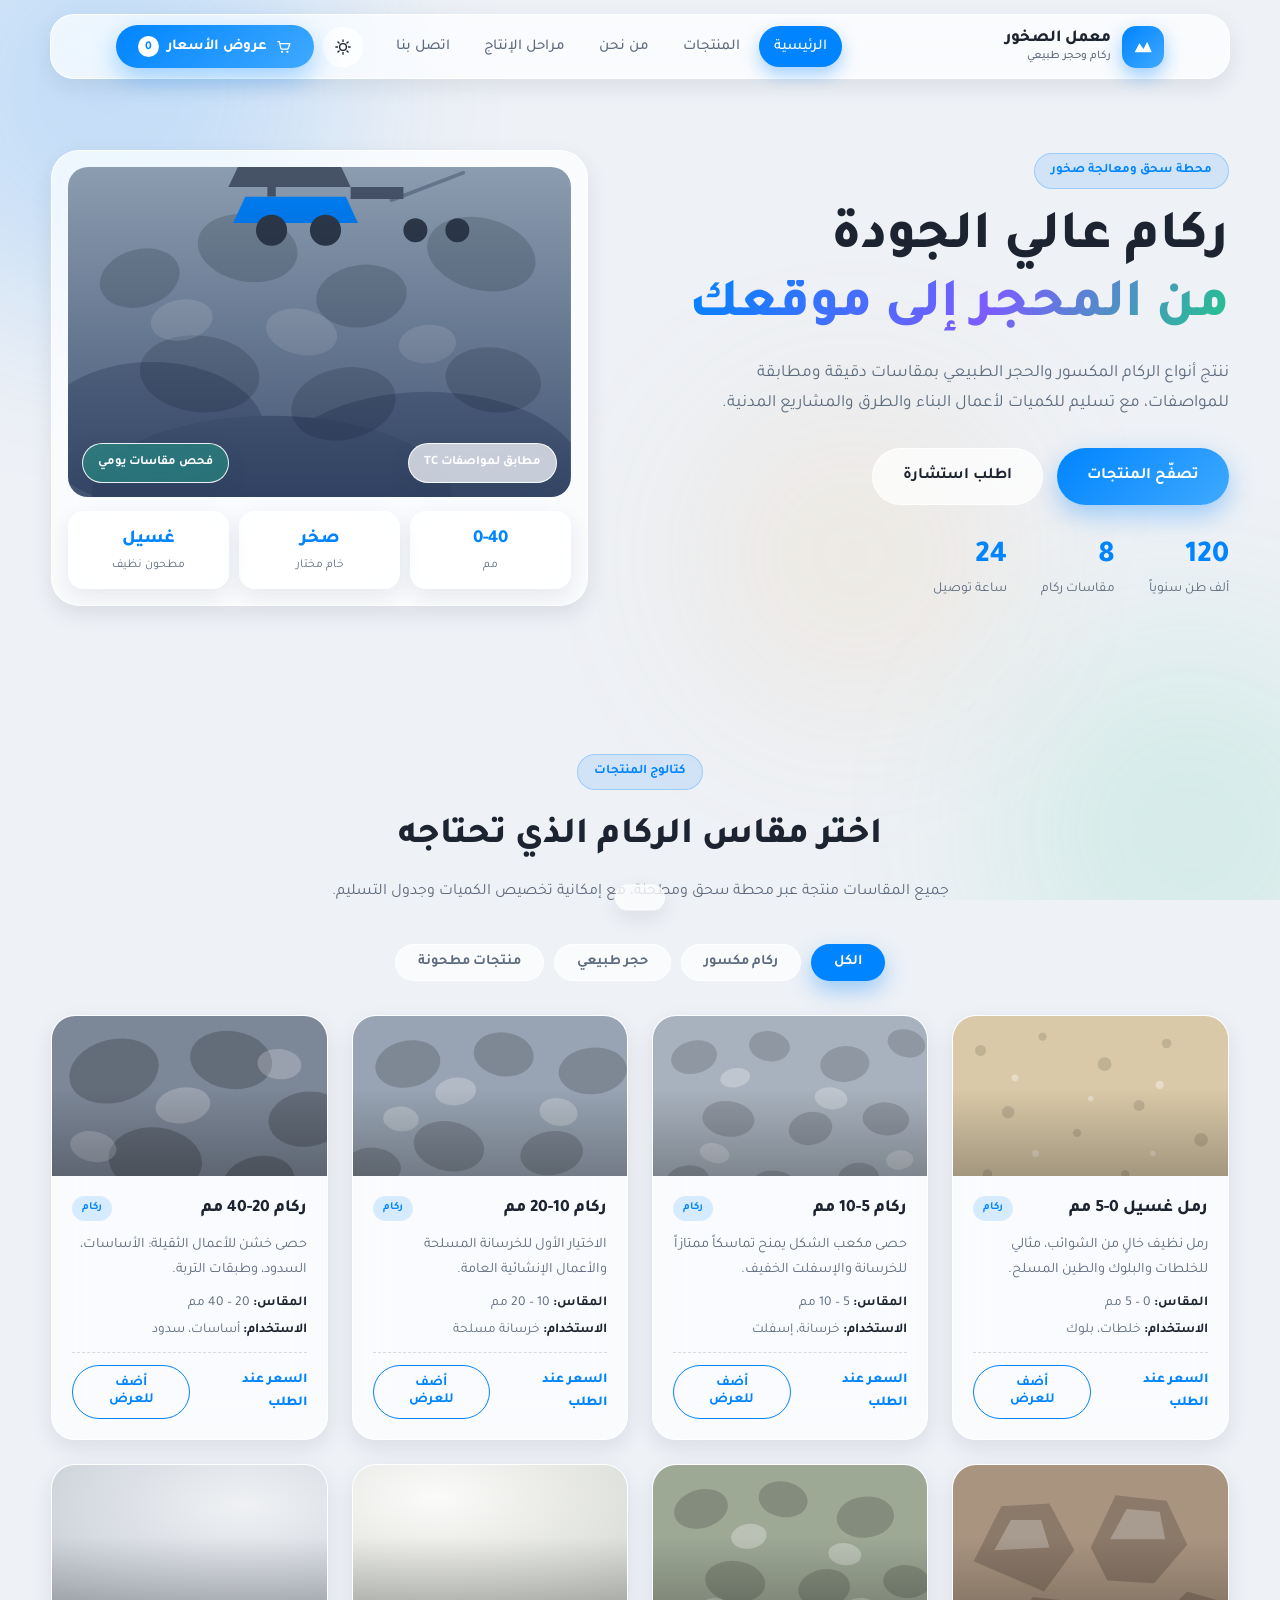
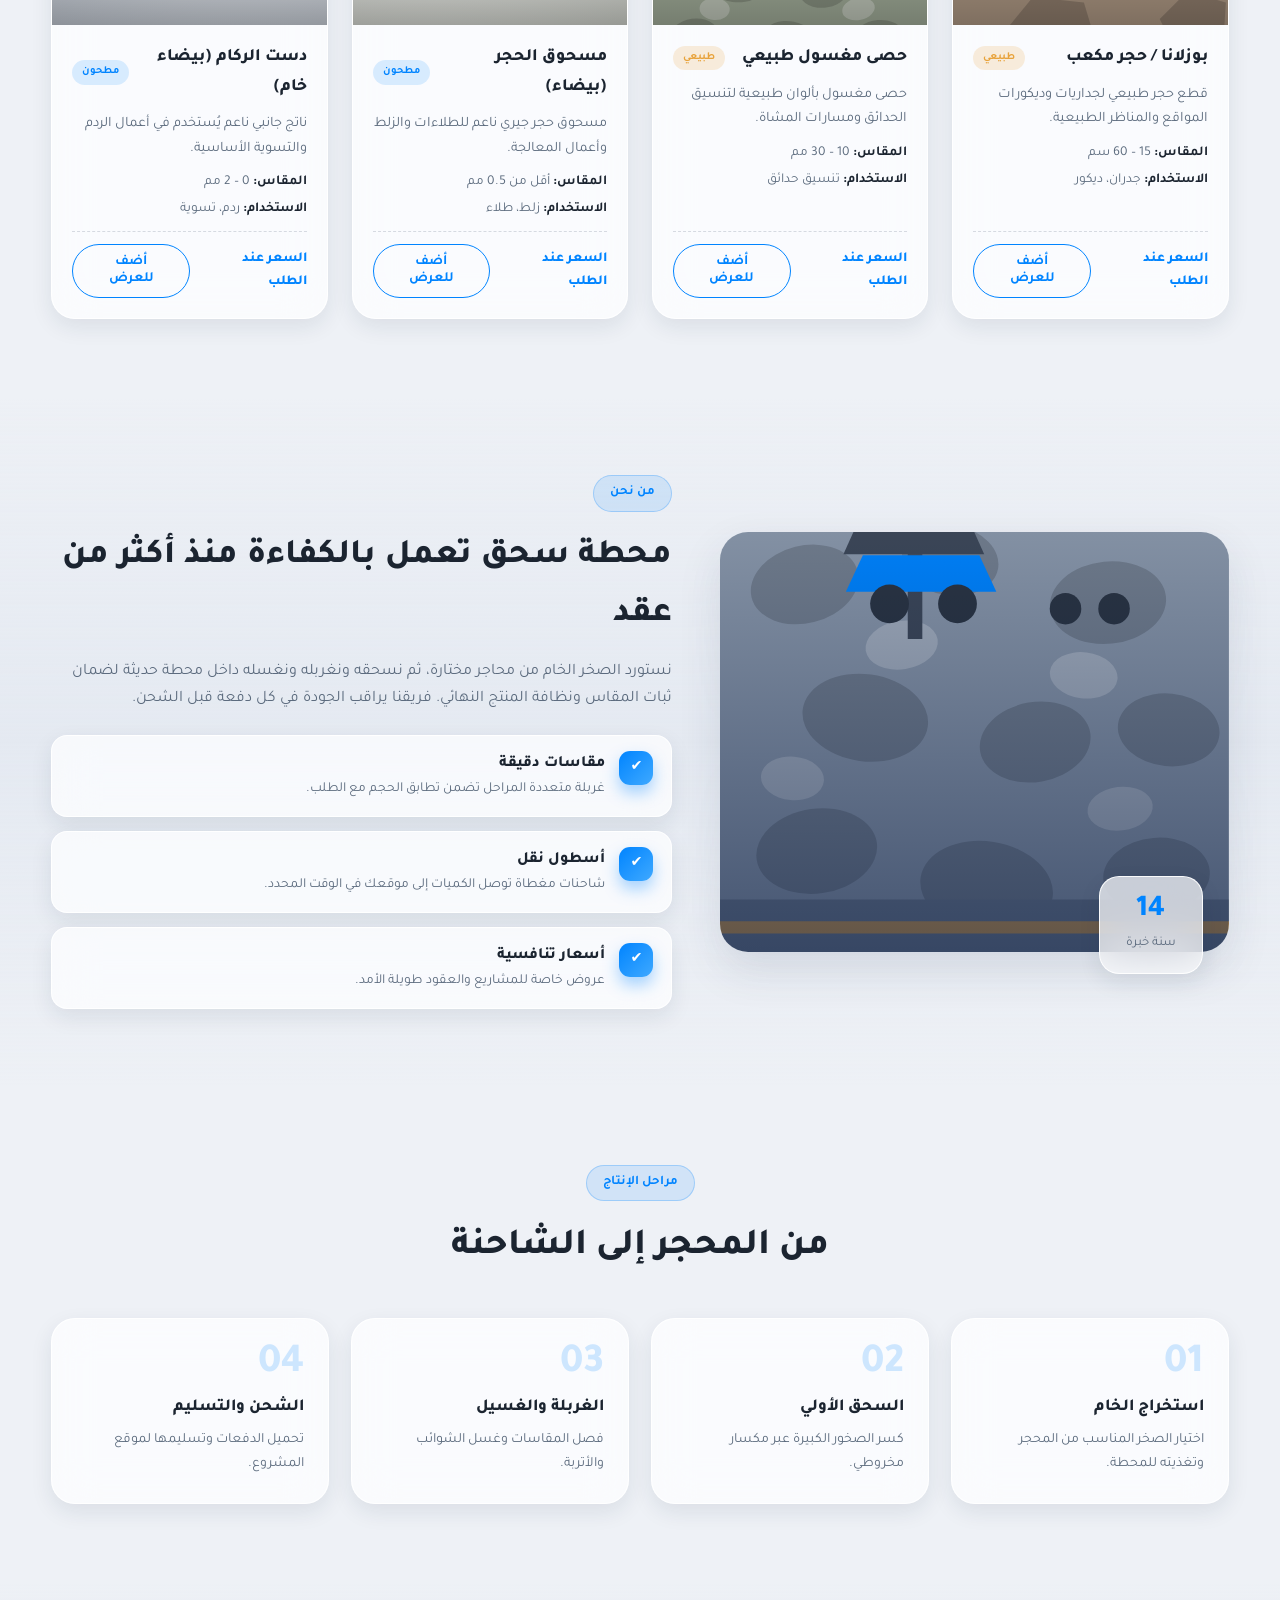
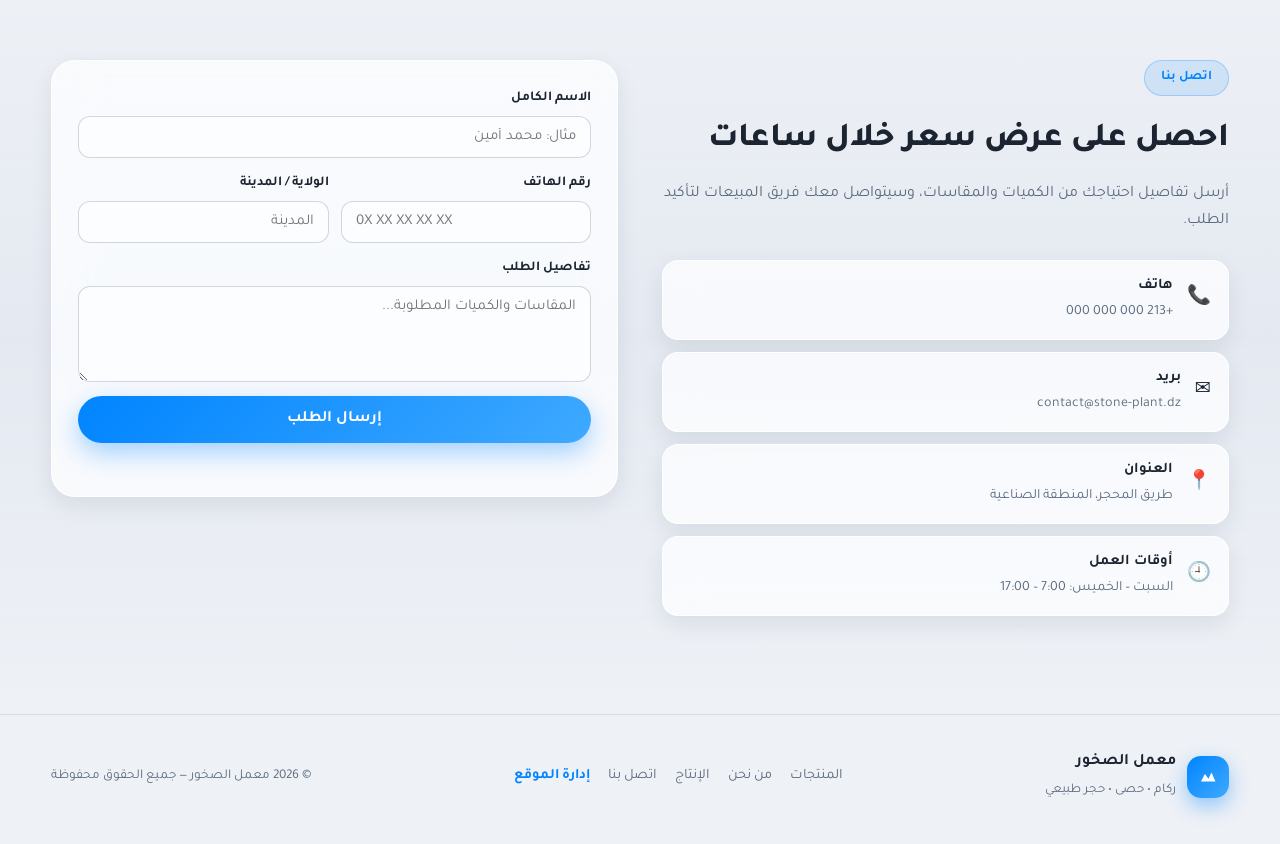
==== commit 9f842e6d: "إضافة صفحة إدارة الموقع مع إضافة/تعديل/حذف المنتجات والصور" ====
--- a/index.html
+++ b/index.html
@@ -106,113 +106,8 @@
       <button class="filter-btn" data-filter="powder">منتجات مطحونة</button>
     </div>
 
-    <div class="grid" id="productGrid">
-
-      <article class="card glass reveal" data-cat="crush">
-        <div class="card-visual v-sand"></div>
-        <div class="card-body">
-          <div class="card-top"><h3>رمل غسيل 0-5 مم</h3><span class="tag">crush</span></div>
-          <p class="desc">رمل نظيف خالٍ من الشوائب، مثالي للخلطات والبلوك والطين المسلح.</p>
-          <ul class="specs"><li><b>المقاس:</b> 0 – 5 مم</li><li><b>الاستخدام:</b> خلطات، بلوك</li></ul>
-          <div class="card-foot">
-            <span class="price">السعر عند الطلب</span>
-            <button class="btn btn-outline add-btn" data-name="رمل غسيل 0-5 مم">أضف للعرض</button>
-          </div>
-        </div>
-      </article>
-
-      <article class="card glass reveal" data-cat="crush">
-        <div class="card-visual v-gravel"></div>
-        <div class="card-body">
-          <div class="card-top"><h3>ركام 5-10 مم</h3><span class="tag">crush</span></div>
-          <p class="desc">حصى مكعب الشكل يمنح تماسكاً ممتازاً للخرسانة والإسفلت الخفيف.</p>
-          <ul class="specs"><li><b>المقاس:</b> 5 – 10 مم</li><li><b>الاستخدام:</b> خرسانة، إسفلت</li></ul>
-          <div class="card-foot">
-            <span class="price">السعر عند الطلب</span>
-            <button class="btn btn-outline add-btn" data-name="ركام 5-10 مم">أضف للعرض</button>
-          </div>
-        </div>
-      </article>
-
-      <article class="card glass reveal" data-cat="crush">
-        <div class="card-visual v-gravel2"></div>
-        <div class="card-body">
-          <div class="card-top"><h3>ركام 10-20 مم</h3><span class="tag">crush</span></div>
-          <p class="desc">الاختيار الأول للخرسانة المسلحة والأعمال الإنشائية العامة.</p>
-          <ul class="specs"><li><b>المقاس:</b> 10 – 20 مم</li><li><b>الاستخدام:</b> خرسانة مسلحة</li></ul>
-          <div class="card-foot">
-            <span class="price">السعر عند الطلب</span>
-            <button class="btn btn-outline add-btn" data-name="ركام 10-20 مم">أضف للعرض</button>
-          </div>
-        </div>
-      </article>
-
-      <article class="card glass reveal" data-cat="crush">
-        <div class="card-visual v-rock"></div>
-        <div class="card-body">
-          <div class="card-top"><h3>ركام 20-40 مم</h3><span class="tag">crush</span></div>
-          <p class="desc">حصى خشن للأعمال الثقيلة: الأساسات، السدود، وطبقات التربة.</p>
-          <ul class="specs"><li><b>المقاس:</b> 20 – 40 مم</li><li><b>الاستخدام:</b> أساسات، سدود</li></ul>
-          <div class="card-foot">
-            <span class="price">السعر عند الطلب</span>
-            <button class="btn btn-outline add-btn" data-name="ركام 20-40 مم">أضف للعرض</button>
-          </div>
-        </div>
-      </article>
-
-      <article class="card glass reveal" data-cat="natural">
-        <div class="card-visual v-boulder"></div>
-        <div class="card-body">
-          <div class="card-top"><h3>بوزلانا / حجر مكعب</h3><span class="tag tag-gold">طبيعي</span></div>
-          <p class="desc">قطع حجر طبيعي لجداريات وديكورات المواقع والمناظر الطبيعية.</p>
-          <ul class="specs"><li><b>المقاس:</b> 15 – 60 سم</li><li><b>الاستخدام:</b> جدران، ديكور</li></ul>
-          <div class="card-foot">
-            <span class="price">السعر عند الطلب</span>
-            <button class="btn btn-outline add-btn" data-name="بوزلانا / حجر مكعب">أضف للعرض</button>
-          </div>
-        </div>
-      </article>
-
-      <article class="card glass reveal" data-cat="natural">
-        <div class="card-visual v-wash"></div>
-        <div class="card-body">
-          <div class="card-top"><h3>حصى مغسول طبيعي</h3><span class="tag tag-gold">طبيعي</span></div>
-          <p class="desc">حصى مغسول بألوان طبيعية لتنسيق الحدائق ومسارات المشاة.</p>
-          <ul class="specs"><li><b>المقاس:</b> 10 – 30 مم</li><li><b>الاستخدام:</b> تنسيق حدائق</li></ul>
-          <div class="card-foot">
-            <span class="price">السعر عند الطلب</span>
-            <button class="btn btn-outline add-btn" data-name="حصى مغسول طبيعي">أضف للعرض</button>
-          </div>
-        </div>
-      </article>
-
-      <article class="card glass reveal" data-cat="powder">
-        <div class="card-visual v-powder"></div>
-        <div class="card-body">
-          <div class="card-top"><h3>مسحوق الحجر (بيضاء)</h3><span class="tag">مطحون</span></div>
-          <p class="desc">مسحوق حجر جيري ناعم للطلاءات والزلط وأعمال المعالجة.</p>
-          <ul class="specs"><li><b>المقاس:</b> أقل من 0.5 مم</li><li><b>الاستخدام:</b> زلط، طلاء</li></ul>
-          <div class="card-foot">
-            <span class="price">السعر عند الطلب</span>
-            <button class="btn btn-outline add-btn" data-name="مسحوق الحجر (بيضاء)">أضف للعرض</button>
-          </div>
-        </div>
-      </article>
-
-      <article class="card glass reveal" data-cat="powder">
-        <div class="card-visual v-dust"></div>
-        <div class="card-body">
-          <div class="card-top"><h3>دست الركام (بيضاء خام)</h3><span class="tag">مطحون</span></div>
-          <p class="desc">ناتج جانبي ناعم يُستخدم في أعمال الردم والتسوية الأساسية.</p>
-          <ul class="specs"><li><b>المقاس:</b> 0 – 2 مم</li><li><b>الاستخدام:</b> ردم، تسوية</li></ul>
-          <div class="card-foot">
-            <span class="price">السعر عند الطلب</span>
-            <button class="btn btn-outline add-btn" data-name="دست الركام (بيضاء خام)">أضف للعرض</button>
-          </div>
-        </div>
-      </article>
-
-    </div>
+    <div class="grid" id="productGrid"></div>
+    <p class="empty-state glass" id="emptyState" hidden>لا توجد منتجات حالياً — يمكن إضافتها من <a href="admin.html">صفحة الإدارة</a>.</p>
   </div>
 </section>
 
@@ -285,7 +180,7 @@
       <span class="brand-mark"><svg viewBox="0 0 100 100" width="22" height="22"><path d="M18 70 L36 36 L52 58 L66 30 L84 70 Z" fill="currentColor"/></svg></span>
       <div><b>معمل الصخور</b><small>ركام • حصى • حجر طبيعي</small></div>
     </div>
-    <nav class="foot-links"><a href="#products">المنتجات</a><a href="#about">من نحن</a><a href="#process">الإنتاج</a><a href="#contact">اتصل بنا</a></nav>
+    <nav class="foot-links"><a href="#products">المنتجات</a><a href="#about">من نحن</a><a href="#process">الإنتاج</a><a href="#contact">اتصل بنا</a><a href="admin.html" class="admin-link">إدارة الموقع</a></nav>
     <p class="copy">© <span id="year"></span> معمل الصخور — جميع الحقوق محفوظة</p>
   </div>
 </footer>
@@ -315,6 +210,7 @@
 
 <div class="toast glass" id="toast"></div>
 
+<script src="js/products.js"></script>
 <script src="js/main.js"></script>
 </body>
 </html>
--- a/css/style.css
+++ b/css/style.css
@@ -31,6 +31,7 @@
 }
 
 *{box-sizing:border-box;margin:0;padding:0}
+[hidden]{display:none!important}
 html{scroll-behavior:smooth}
 body{
   font-family:'Tajawal',system-ui,"Segoe UI",sans-serif;
@@ -153,6 +154,10 @@
 .card.hide{display:none}
 .card-visual{height:160px;background-size:cover;position:relative}
 .card-visual::after{content:"";position:absolute;inset:0;background:linear-gradient(180deg,transparent 45%,rgba(0,0,0,.25))}
+.card-img{width:100%;height:160px;object-fit:cover;display:block}
+.empty-state{border-radius:var(--r-lg);padding:36px;text-align:center;color:var(--muted);font-weight:500}
+.empty-state a{color:var(--blue);font-weight:700;text-decoration:underline}
+.foot-links .admin-link{color:var(--blue);font-weight:700}
 .card-body{padding:18px 20px 20px;display:flex;flex-direction:column;gap:10px;flex:1}
 .card-top{display:flex;align-items:center;justify-content:space-between;gap:8px}
 .card-top h3{font-size:1.08rem;font-weight:800}
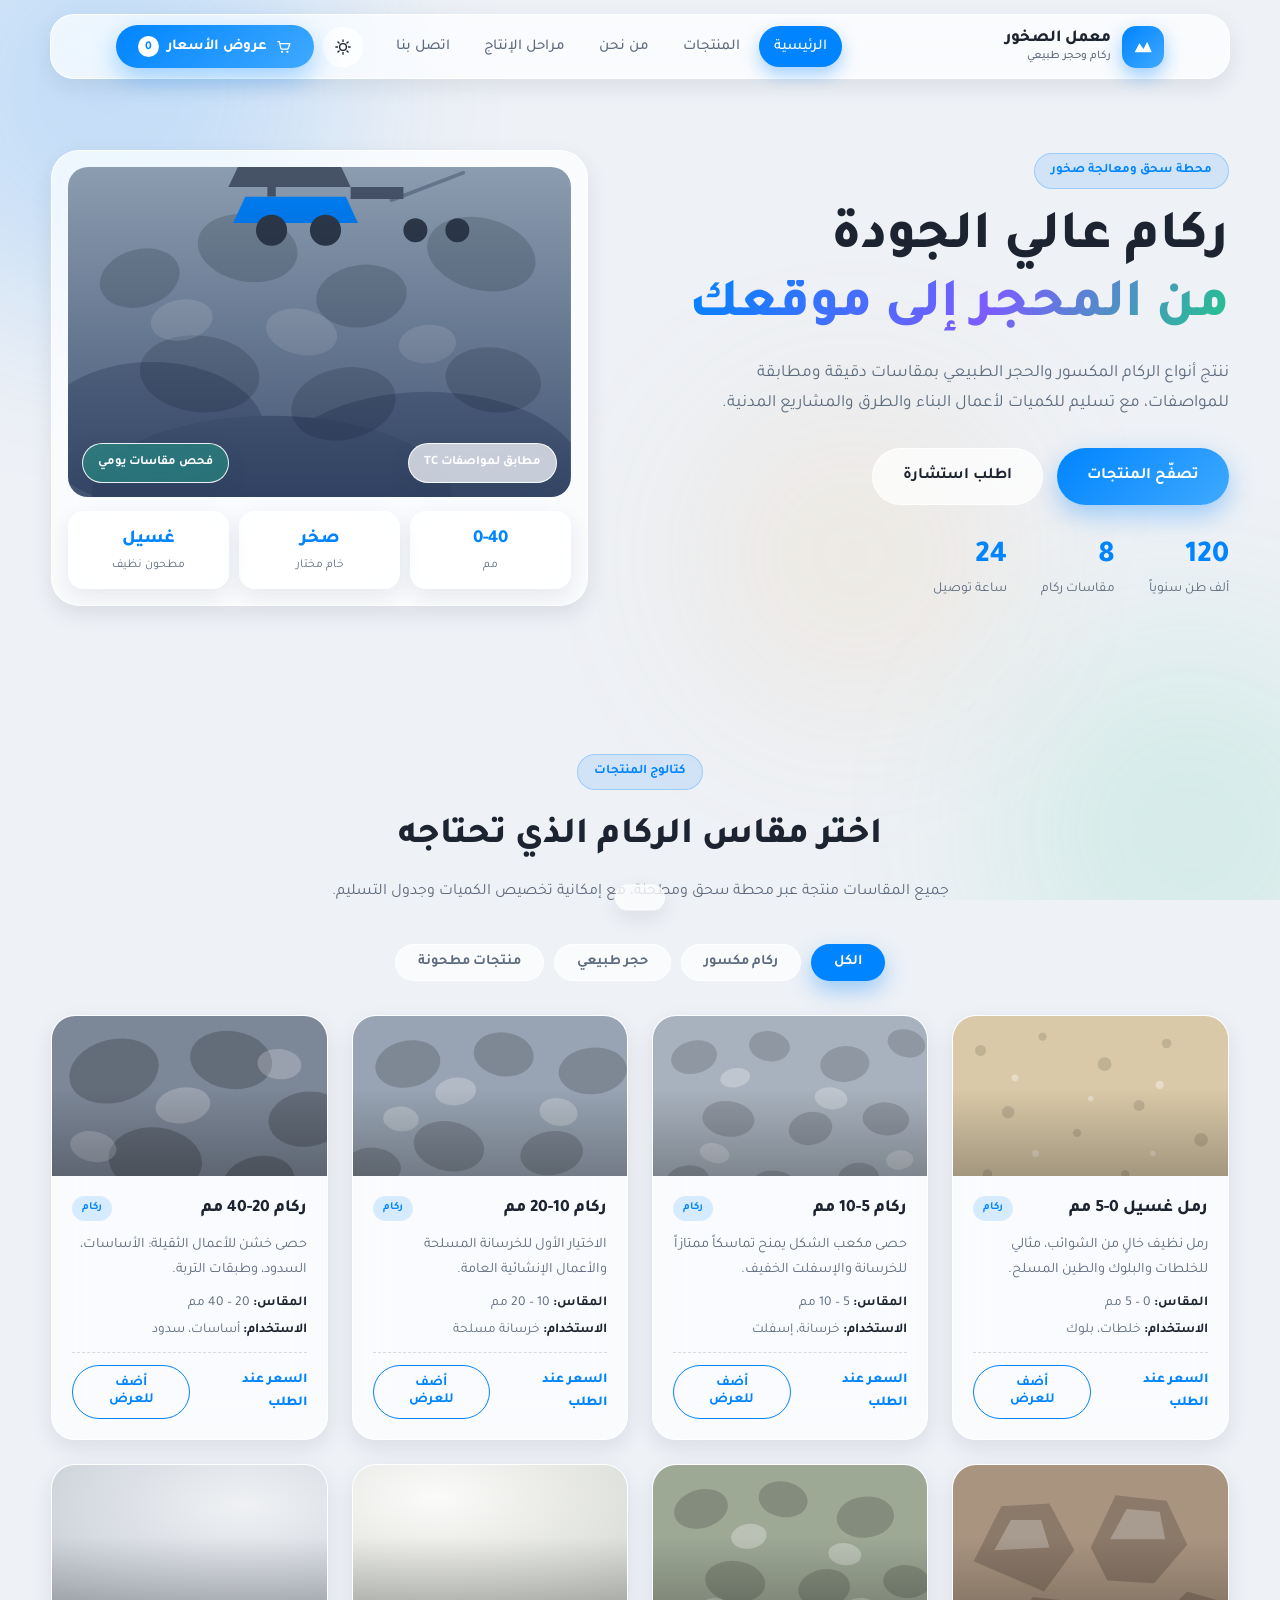
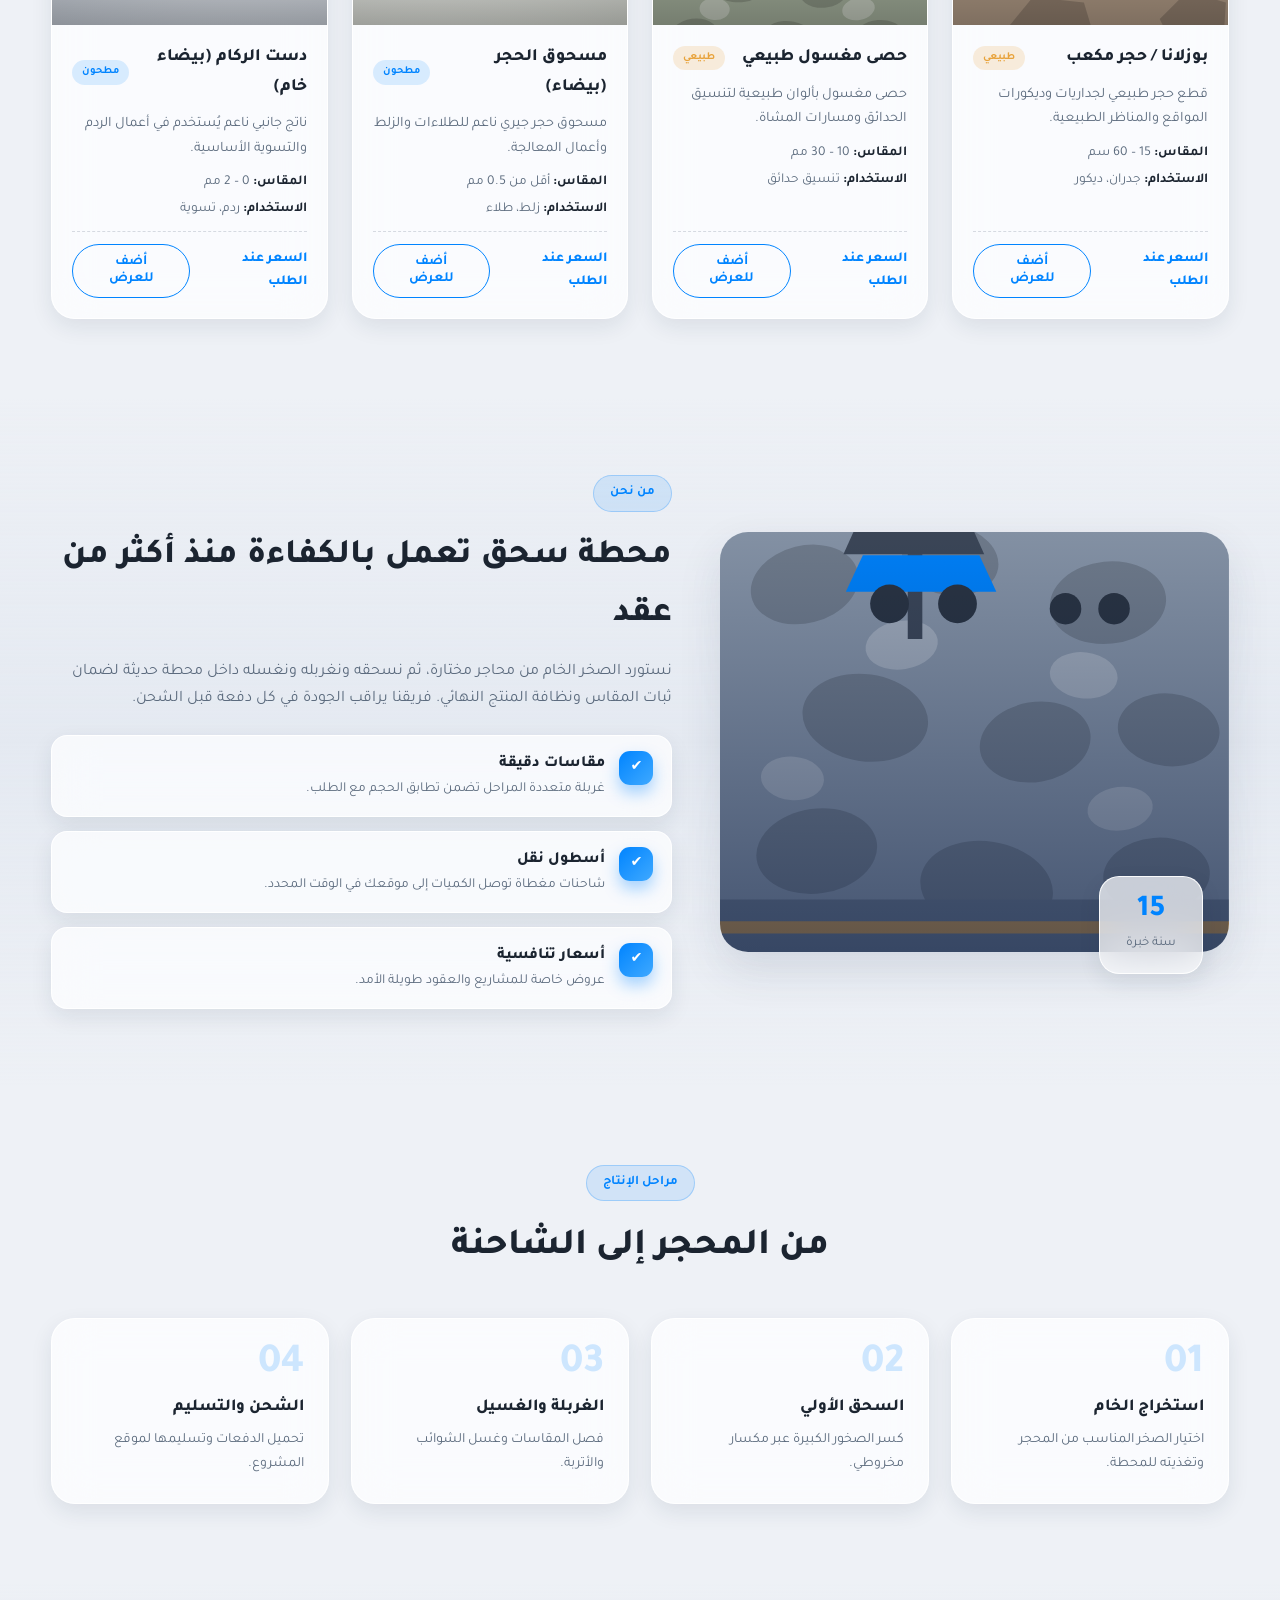
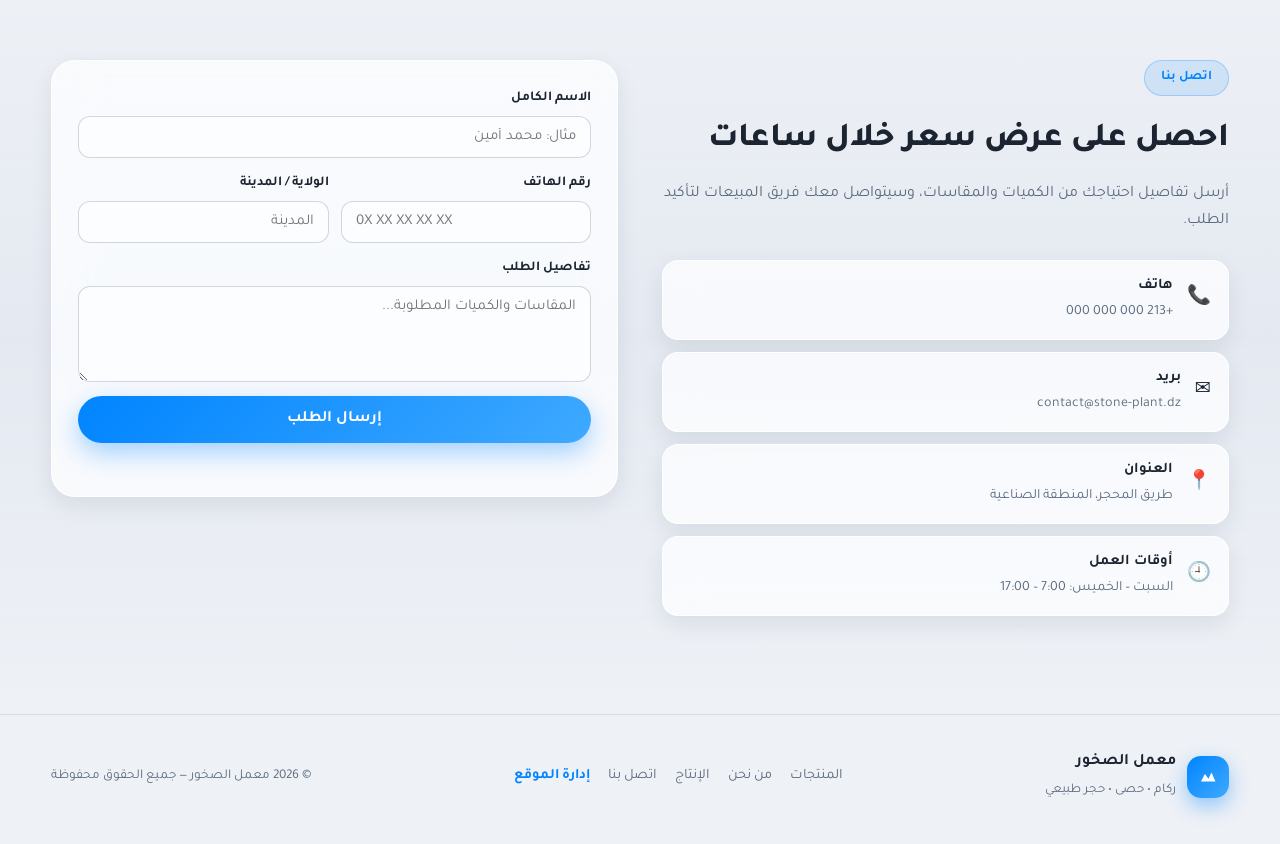
==== commit f459b6d7: "إضافة نافذة تفاصيل المنتج عند الضغط على البطاقة" ====
--- a/index.html
+++ b/index.html
@@ -208,6 +208,13 @@
   </div>
 </aside>
 
+<div class="modal-backdrop" id="modalBackdrop">
+  <div class="modal glass" role="dialog" aria-modal="true" aria-label="تفاصيل المنتج">
+    <button class="icon-btn modal-close" id="modalClose" aria-label="إغلاق">✕</button>
+    <div id="modalContent"></div>
+  </div>
+</div>
+
 <div class="toast glass" id="toast"></div>
 
 <script src="js/products.js"></script>
--- a/css/style.css
+++ b/css/style.css
@@ -149,6 +149,8 @@
 .filter-btn.active{background:var(--blue);color:#fff;border-color:transparent;box-shadow:0 10px 22px rgba(0,132,255,.35)}
 
 .grid{display:grid;grid-template-columns:repeat(auto-fill,minmax(265px,1fr));gap:24px}
+.card{cursor:pointer}
+.card:focus-visible{outline:none;box-shadow:var(--ring),var(--shadow)}
 .card{border-radius:var(--r-lg);overflow:hidden;display:flex;flex-direction:column;transition:transform .35s cubic-bezier(.2,.9,.3,1.2),box-shadow .35s}
 .card:hover{transform:translateY(-8px);box-shadow:var(--shadow)}
 .card.hide{display:none}
@@ -261,6 +263,32 @@
 .q-del:hover{background:#E5484D;color:#fff}
 .drawer-foot{padding:16px 20px 20px;border-top:1px solid rgba(128,140,160,.25)}
 
+.modal-backdrop{
+  position:fixed;inset:0;z-index:110;background:rgba(10,14,20,.55);
+  backdrop-filter:blur(6px);-webkit-backdrop-filter:blur(6px);
+  display:grid;place-items:center;padding:22px;
+  opacity:0;visibility:hidden;transition:.3s;
+}
+.modal-backdrop.open{opacity:1;visibility:visible}
+.modal{
+  width:min(660px,100%);max-height:90vh;overflow-y:auto;border-radius:26px;
+  position:relative;transform:translateY(26px) scale(.96);
+  transition:transform .4s cubic-bezier(.2,.9,.3,1.35);
+}
+.modal-backdrop.open .modal{transform:none}
+.modal-close{position:absolute;top:14px;inset-inline-end:14px;z-index:3;background:rgba(255,255,255,.88);color:#1B2430;box-shadow:0 6px 16px rgba(0,0,0,.2)}
+.modal-close:hover{background:#fff;color:var(--blue)}
+.modal-media{height:250px;overflow:hidden}
+.modal-media img{width:100%;height:250px;object-fit:cover;display:block}
+.modal-visual{width:100%;height:250px;background-size:cover;background-position:center;position:relative}
+.modal-visual::after{content:"";position:absolute;inset:0;background:linear-gradient(180deg,transparent 50%,rgba(0,0,0,.28))}
+.modal-body{padding:22px 26px 26px}
+.modal-top{display:flex;align-items:center;gap:12px;margin-bottom:10px;flex-wrap:wrap}
+.modal-top h2{font-size:1.45rem;font-weight:800}
+.modal-specs{display:grid;grid-template-columns:1fr 1fr;gap:8px;margin-top:14px;background:rgba(0,132,255,.06);border:1px solid rgba(0,132,255,.15);border-radius:var(--r-md);padding:14px 16px}
+.modal-foot{display:flex;align-items:center;justify-content:space-between;gap:14px;margin-top:18px;padding-top:16px;border-top:1px dashed rgba(128,140,160,.35);flex-wrap:wrap}
+.modal-foot .price{font-size:1.05rem}
+
 .toast{
   position:fixed;bottom:26px;left:50%;transform:translate(-50%,140%);
   z-index:120;padding:12px 24px;border-radius:999px;font-weight:700;font-size:.92rem;
@@ -288,6 +316,8 @@
   .about-photo{height:320px}
 }
 @media (max-width:560px){
+  .modal-specs{grid-template-columns:1fr}
+  .modal-media,.modal-media img,.modal-visual{height:190px}
   .hero-stats{gap:20px}
   .hero-stats strong{font-size:1.5rem}
   .field-row{flex-direction:column;gap:0}
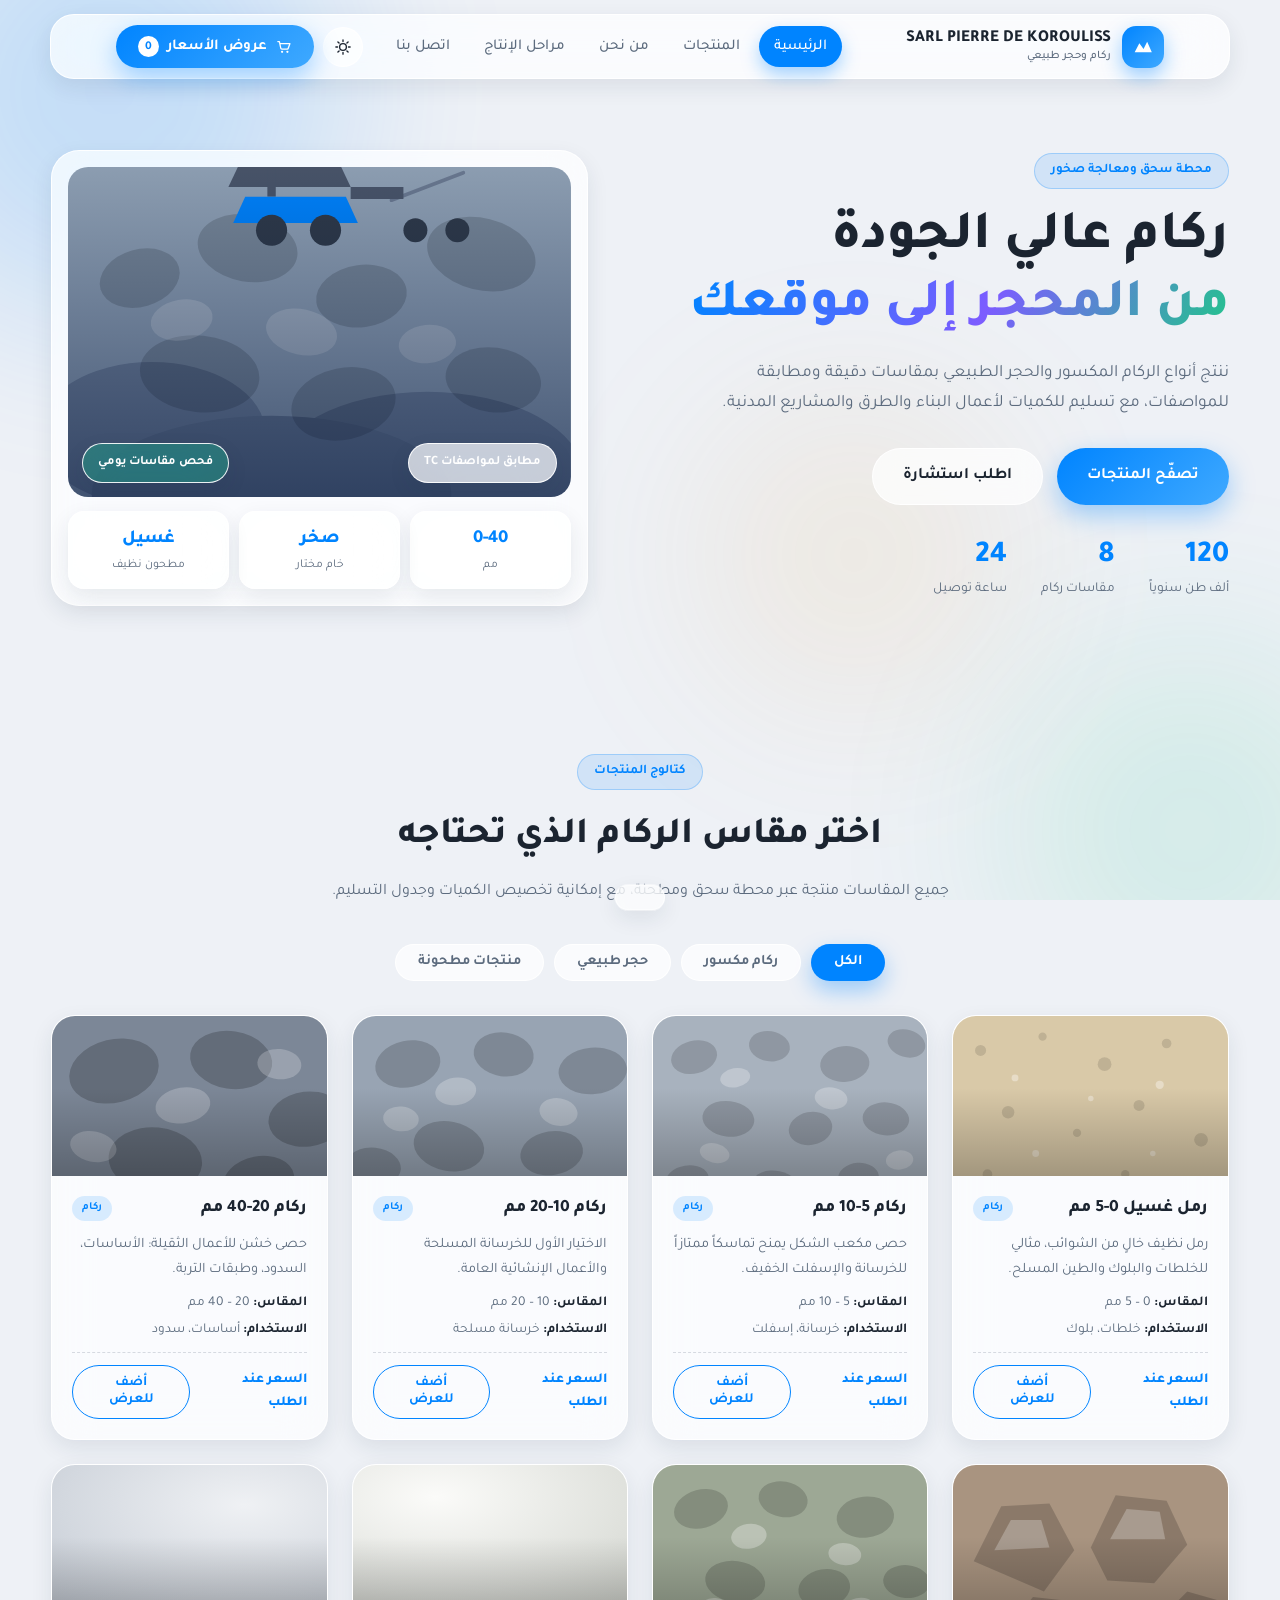
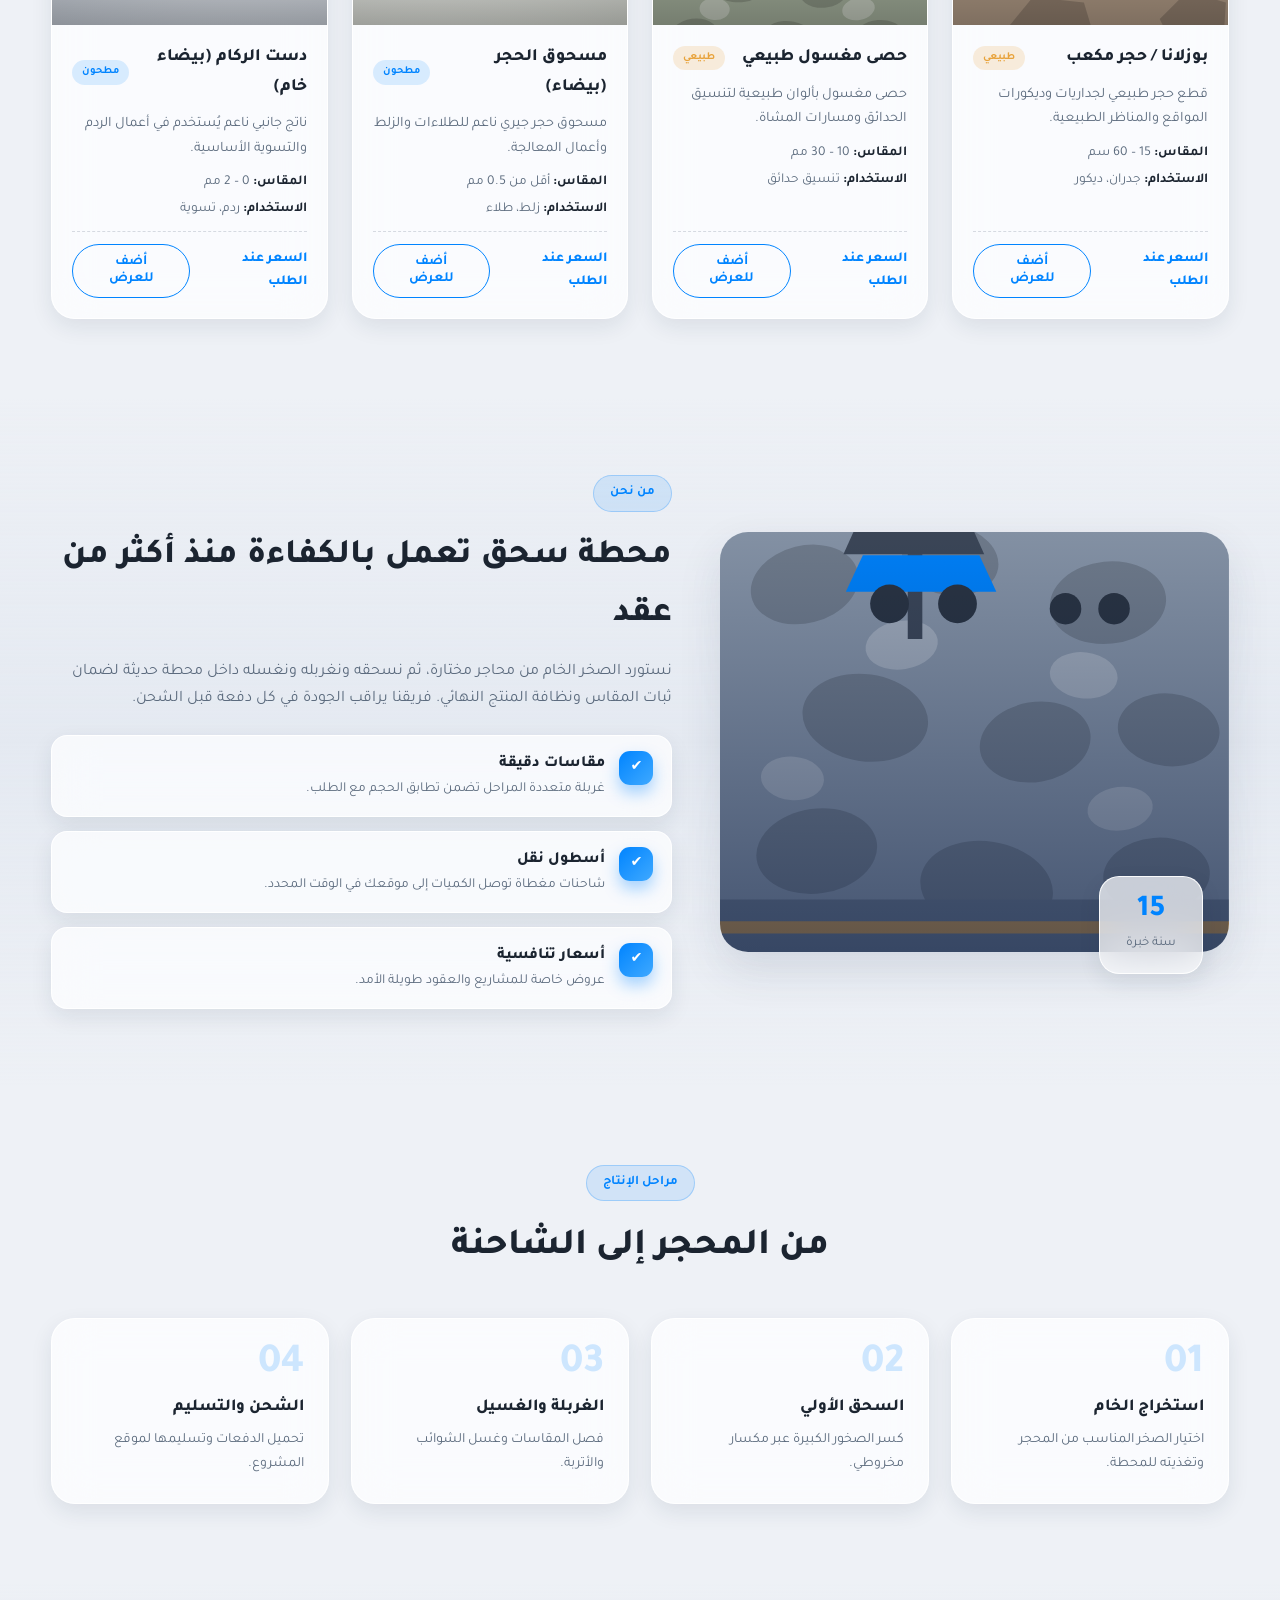
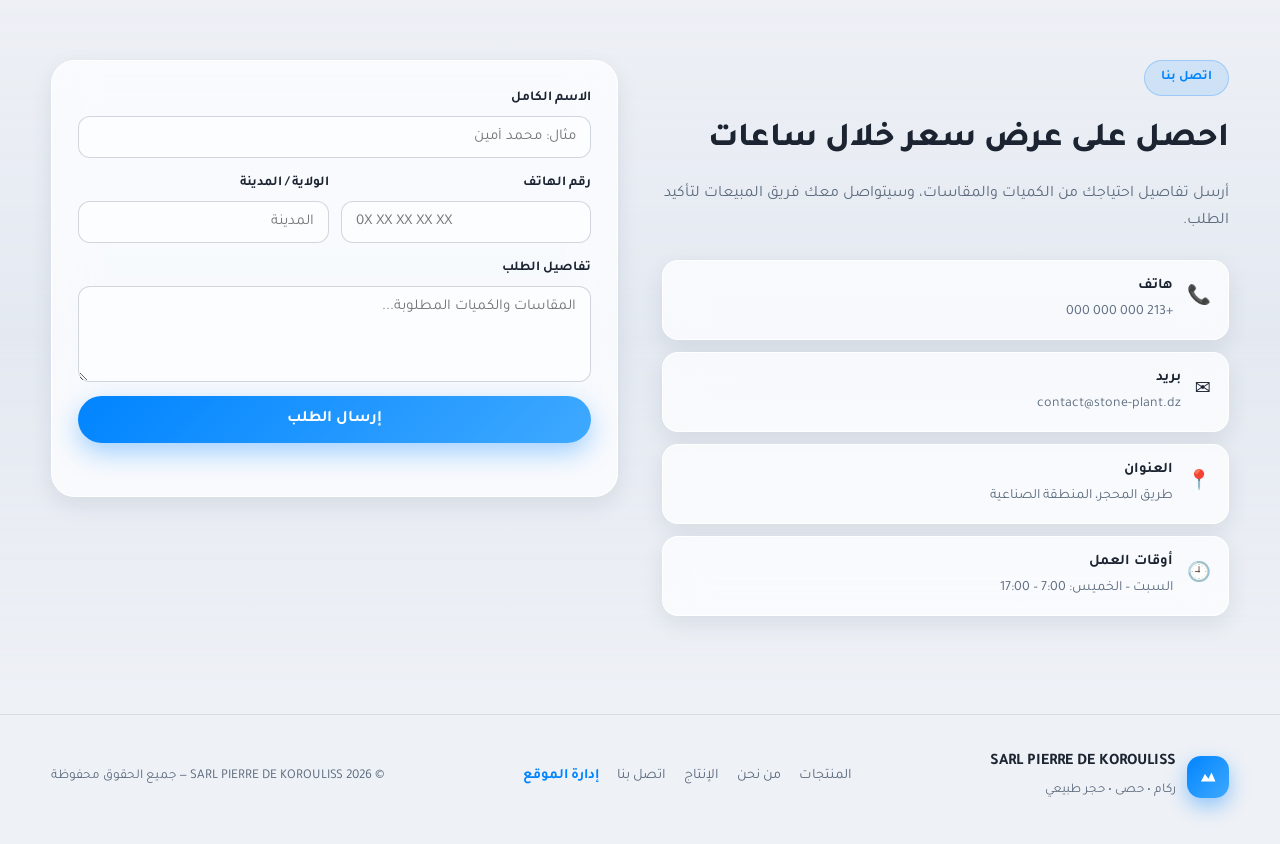
==== commit 2fdbf9be: "تغيير اسم المصنع إلى SARL PIERRE DE KOROULISS" ====
--- a/index.html
+++ b/index.html
@@ -3,7 +3,7 @@
 <head>
 <meta charset="UTF-8">
 <meta name="viewport" content="width=device-width, initial-scale=1.0">
-<title>معمل الصخور | ركامات وحصى عالي الجودة</title>
+<title>SARL PIERRE DE KOROULISS | ركامات وحصى عالي الجودة</title>
 <meta name="description" content="معمل صخور ومحطات سحق - ركامات مكسورة بمقاسات 0-40 مم، حجر طبيعي، ومسحوق الحجر. توصيل وكميات لأعمال البناء والمدني.">
 <link rel="preconnect" href="https://fonts.googleapis.com">
 <link rel="preconnect" href="https://fonts.gstatic.com" crossorigin>
@@ -25,7 +25,7 @@
       <span class="brand-mark">
         <svg viewBox="0 0 100 100" width="26" height="26" aria-hidden="true"><path d="M18 70 L36 36 L52 58 L66 30 L84 70 Z" fill="currentColor"/></svg>
       </span>
-      <span class="brand-text">معمل الصخور<small>ركام وحجر طبيعي</small></span>
+      <span class="brand-text">SARL PIERRE DE KOROULISS<small>ركام وحجر طبيعي</small></span>
     </a>
 
     <nav class="nav-links" id="navLinks">
@@ -178,10 +178,10 @@
   <div class="container footer-inner">
     <div class="foot-brand">
       <span class="brand-mark"><svg viewBox="0 0 100 100" width="22" height="22"><path d="M18 70 L36 36 L52 58 L66 30 L84 70 Z" fill="currentColor"/></svg></span>
-      <div><b>معمل الصخور</b><small>ركام • حصى • حجر طبيعي</small></div>
+      <div><b>SARL PIERRE DE KOROULISS</b><small>ركام • حصى • حجر طبيعي</small></div>
     </div>
     <nav class="foot-links"><a href="#products">المنتجات</a><a href="#about">من نحن</a><a href="#process">الإنتاج</a><a href="#contact">اتصل بنا</a><a href="admin.html" class="admin-link">إدارة الموقع</a></nav>
-    <p class="copy">© <span id="year"></span> معمل الصخور — جميع الحقوق محفوظة</p>
+    <p class="copy">© <span id="year"></span> SARL PIERRE DE KOROULISS — جميع الحقوق محفوظة</p>
   </div>
 </footer>
 
--- a/css/style.css
+++ b/css/style.css
@@ -94,7 +94,7 @@
 .nav-inner{display:flex;align-items:center;gap:18px;padding:10px 18px}
 .brand{display:flex;align-items:center;gap:11px}
 .brand-mark{width:42px;height:42px;border-radius:14px;background:linear-gradient(135deg,var(--blue),var(--blue-2));color:#fff;display:grid;place-items:center;box-shadow:0 8px 20px rgba(0,132,255,.4)}
-.brand-text{font-weight:800;font-size:1.05rem;line-height:1.25;display:flex;flex-direction:column}
+.brand-text{font-weight:800;font-size:clamp(.85rem,1.5vw,1.05rem);line-height:1.25;display:flex;flex-direction:column;white-space:nowrap}
 .brand-text small{font-weight:500;font-size:.72rem;color:var(--muted)}
 .nav-links{display:flex;gap:4px;margin-inline-start:auto}
 .nav-links a{padding:8px 15px;border-radius:999px;font-weight:500;font-size:.94rem;color:var(--muted);transition:.25s}
@@ -316,6 +316,7 @@
   .about-photo{height:320px}
 }
 @media (max-width:560px){
+  .brand-text small{display:none}
   .modal-specs{grid-template-columns:1fr}
   .modal-media,.modal-media img,.modal-visual{height:190px}
   .hero-stats{gap:20px}
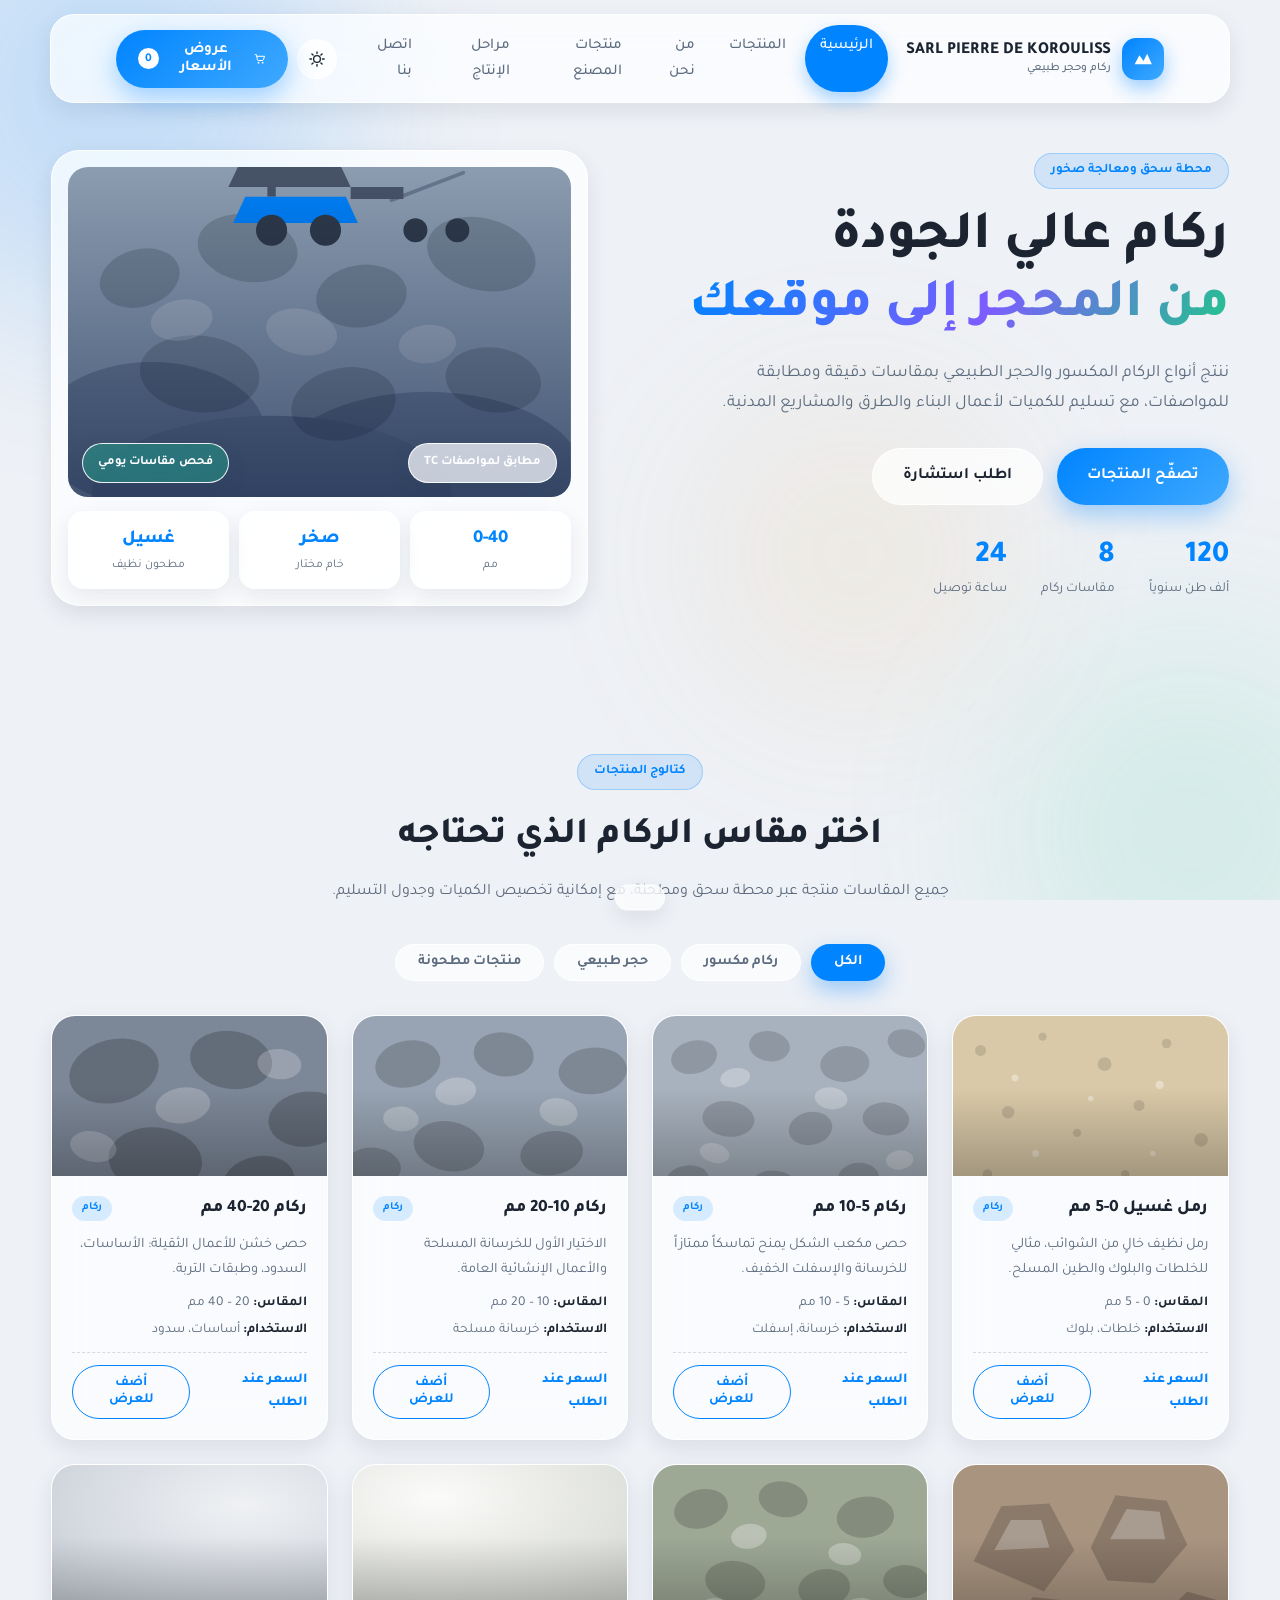
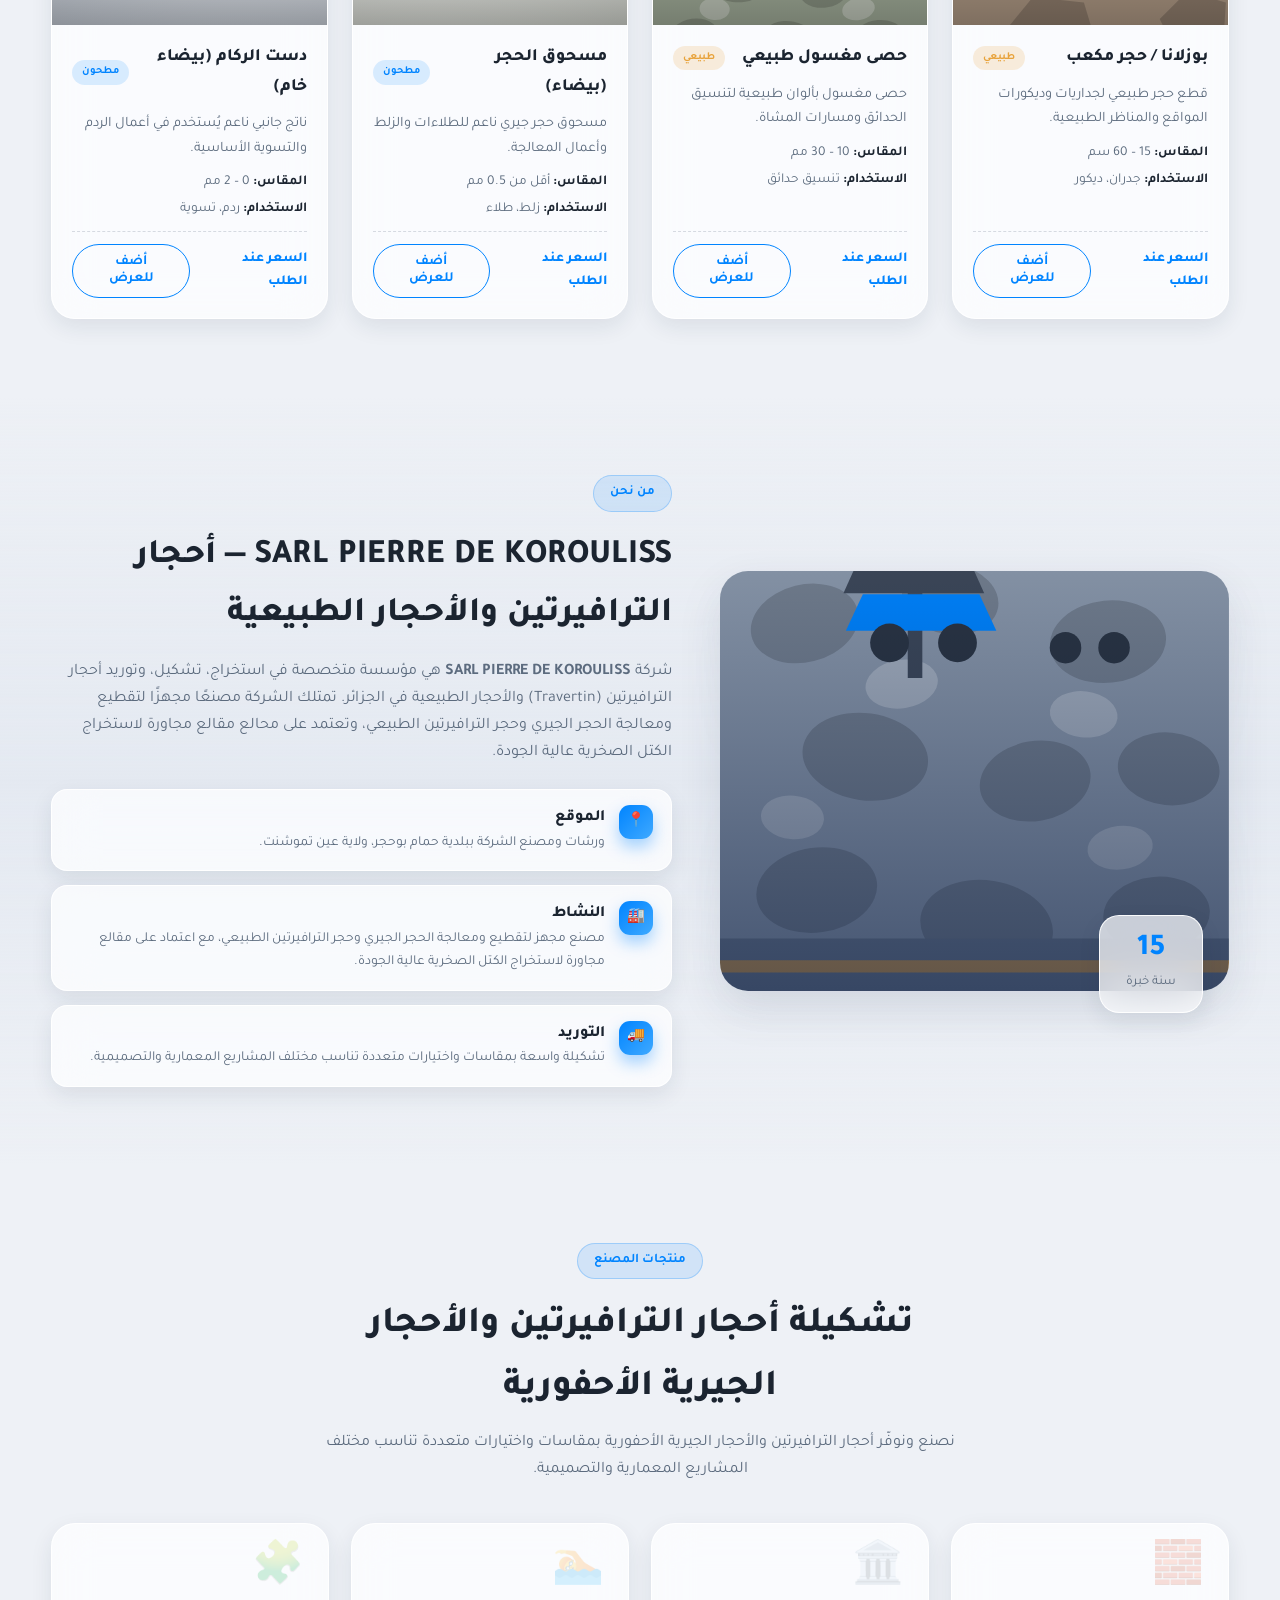
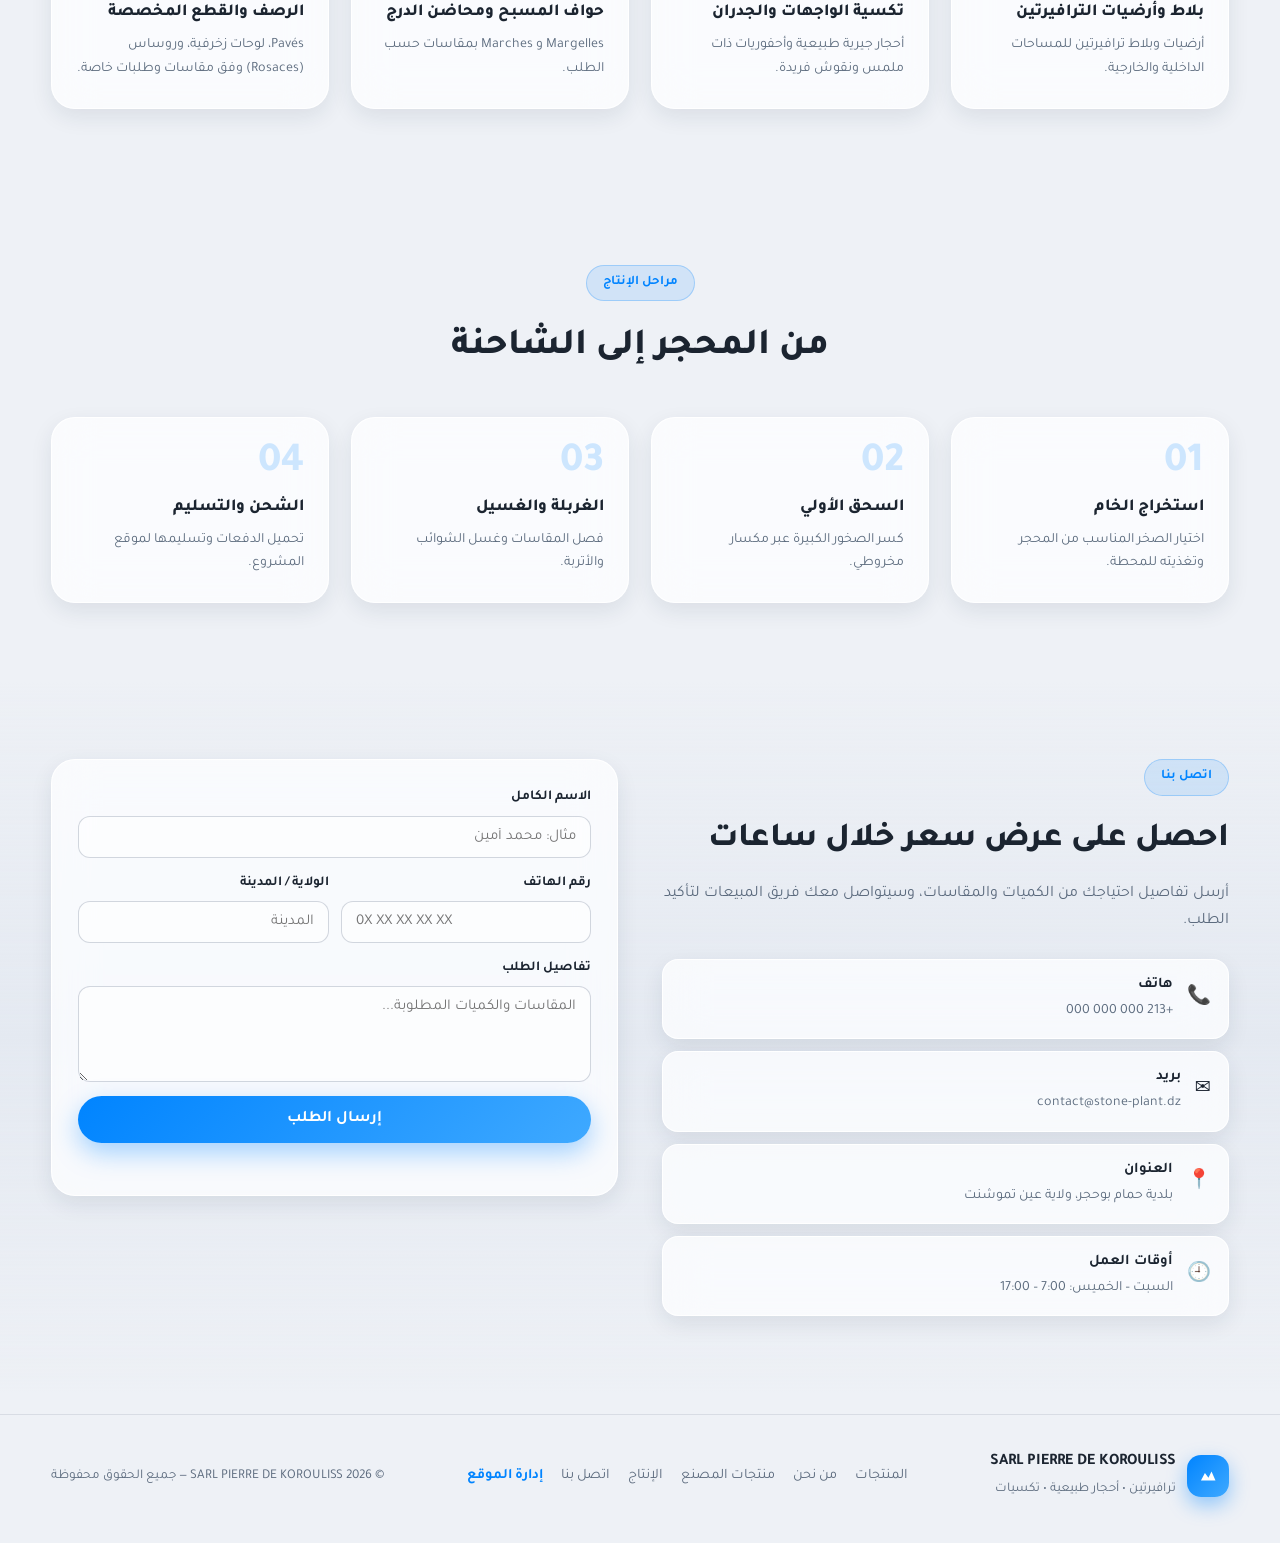
==== commit 86f0e7d2: "إضافة وصف الشركة ومنتجات المصنع" ====
--- a/index.html
+++ b/index.html
@@ -32,6 +32,7 @@
       <a href="#home" class="active">الرئيسية</a>
       <a href="#products">المنتجات</a>
       <a href="#about">من نحن</a>
+      <a href="#factory">منتجات المصنع</a>
       <a href="#process">مراحل الإنتاج</a>
       <a href="#contact">اتصل بنا</a>
     </nav>
@@ -119,13 +120,29 @@
     </div>
     <div class="about-copy reveal">
       <span class="chip">من نحن</span>
-      <h2>محطة سحق تعمل بالكفاءة منذ أكثر من عقد</h2>
-      <p>نستورد الصخر الخام من محاجر مختارة، ثم نسحقه ونغربله ونغسله داخل محطة حديثة لضمان ثبات المقاس ونظافة المنتج النهائي. فريقنا يراقب الجودة في كل دفعة قبل الشحن.</p>
+      <h2>SARL PIERRE DE KOROULISS — أحجار الترافيرتين والأحجار الطبيعية</h2>
+      <p>شركة <b>SARL PIERRE DE KOROULISS</b> هي مؤسسة متخصصة في استخراج، تشكيل، وتوريد أحجار الترافيرتين (Travertin) والأحجار الطبيعية في الجزائر. تمتلك الشركة مصنعًا مجهزًا لتقطيع ومعالجة الحجر الجيري وحجر الترافيرتين الطبيعي، وتعتمد على محالع مقالع مجاورة لاستخراج الكتل الصخرية عالية الجودة.</p>
       <div class="feature-list">
-        <div class="feature glass"><span class="f-ic">✔</span><div><h4>مقاسات دقيقة</h4><p>غربلة متعددة المراحل تضمن تطابق الحجم مع الطلب.</p></div></div>
-        <div class="feature glass"><span class="f-ic">✔</span><div><h4>أسطول نقل</h4><p>شاحنات مغطاة توصل الكميات إلى موقعك في الوقت المحدد.</p></div></div>
-        <div class="feature glass"><span class="f-ic">✔</span><div><h4>أسعار تنافسية</h4><p>عروض خاصة للمشاريع والعقود طويلة الأمد.</p></div></div>
-      </div>
+        <div class="feature glass"><span class="f-ic">📍</span><div><h4>الموقع</h4><p>ورشات ومصنع الشركة ببلدية حمام بوحجر، ولاية عين تموشنت.</p></div></div>
+        <div class="feature glass"><span class="f-ic">🏭</span><div><h4>النشاط</h4><p>مصنع مجهز لتقطيع ومعالجة الحجر الجيري وحجر الترافيرتين الطبيعي، مع اعتماد على مقالع مجاورة لاستخراج الكتل الصخرية عالية الجودة.</p></div></div>
+        <div class="feature glass"><span class="f-ic">🚚</span><div><h4>التوريد</h4><p>تشكيلة واسعة بمقاسات واختيارات متعددة تناسب مختلف المشاريع المعمارية والتصميمية.</p></div></div>
+      </div>
+    </div>
+  </div>
+</section>
+
+<section class="section" id="factory">
+  <div class="container">
+    <div class="section-head reveal">
+      <span class="chip">منتجات المصنع</span>
+      <h2>تشكيلة أحجار الترافيرتين والأحجار الجيرية الأحفورية</h2>
+      <p>نصنع ونوفّر أحجار الترافيرتين والأحجار الجيرية الأحفورية بمقاسات واختيارات متعددة تناسب مختلف المشاريع المعمارية والتصميمية.</p>
+    </div>
+    <div class="steps">
+      <div class="step glass reveal"><span class="step-num">🧱</span><h3>بلاط وأرضيات الترافيرتين</h3><p>أرضيات وبلاط ترافيرتين للمساحات الداخلية والخارجية.</p></div>
+      <div class="step glass reveal"><span class="step-num">🏛️</span><h3>تكسية الواجهات والجدران</h3><p>أحجار جيرية طبيعية وأحفوريات ذات ملمس ونقوش فريدة.</p></div>
+      <div class="step glass reveal"><span class="step-num">🏊</span><h3>حواف المسبح ومحاضن الدرج</h3><p>Margelles و Marches بمقاسات حسب الطلب.</p></div>
+      <div class="step glass reveal"><span class="step-num">🧩</span><h3>الرصف والقطع المخصصة</h3><p>Pavés، لوحات زخرفية، وروساس (Rosaces) وفق مقاسات وطلبات خاصة.</p></div>
     </div>
   </div>
 </section>
@@ -154,7 +171,7 @@
       <ul class="contact-list">
         <li class="glass"><span>📞</span><div><b>هاتف</b><a href="tel:+213000000000">+213 000 000 000</a></div></li>
         <li class="glass"><span>✉️</span><div><b>بريد</b><a href="mailto:contact@stone-plant.dz">contact@stone-plant.dz</a></div></li>
-        <li class="glass"><span>📍</span><div><b>العنوان</b><small>طريق المحجر، المنطقة الصناعية</small></div></li>
+        <li class="glass"><span>📍</span><div><b>العنوان</b><small>بلدية حمام بوحجر، ولاية عين تموشنت</small></div></li>
         <li class="glass"><span>🕘</span><div><b>أوقات العمل</b><small>السبت – الخميس: 7:00 – 17:00</small></div></li>
       </ul>
     </div>
@@ -178,9 +195,9 @@
   <div class="container footer-inner">
     <div class="foot-brand">
       <span class="brand-mark"><svg viewBox="0 0 100 100" width="22" height="22"><path d="M18 70 L36 36 L52 58 L66 30 L84 70 Z" fill="currentColor"/></svg></span>
-      <div><b>SARL PIERRE DE KOROULISS</b><small>ركام • حصى • حجر طبيعي</small></div>
-    </div>
-    <nav class="foot-links"><a href="#products">المنتجات</a><a href="#about">من نحن</a><a href="#process">الإنتاج</a><a href="#contact">اتصل بنا</a><a href="admin.html" class="admin-link">إدارة الموقع</a></nav>
+      <div><b>SARL PIERRE DE KOROULISS</b><small>ترافيرتين • أحجار طبيعية • تكسيات</small></div>
+    </div>
+    <nav class="foot-links"><a href="#products">المنتجات</a><a href="#about">من نحن</a><a href="#factory">منتجات المصنع</a><a href="#process">الإنتاج</a><a href="#contact">اتصل بنا</a><a href="admin.html" class="admin-link">إدارة الموقع</a></nav>
     <p class="copy">© <span id="year"></span> SARL PIERRE DE KOROULISS — جميع الحقوق محفوظة</p>
   </div>
 </footer>
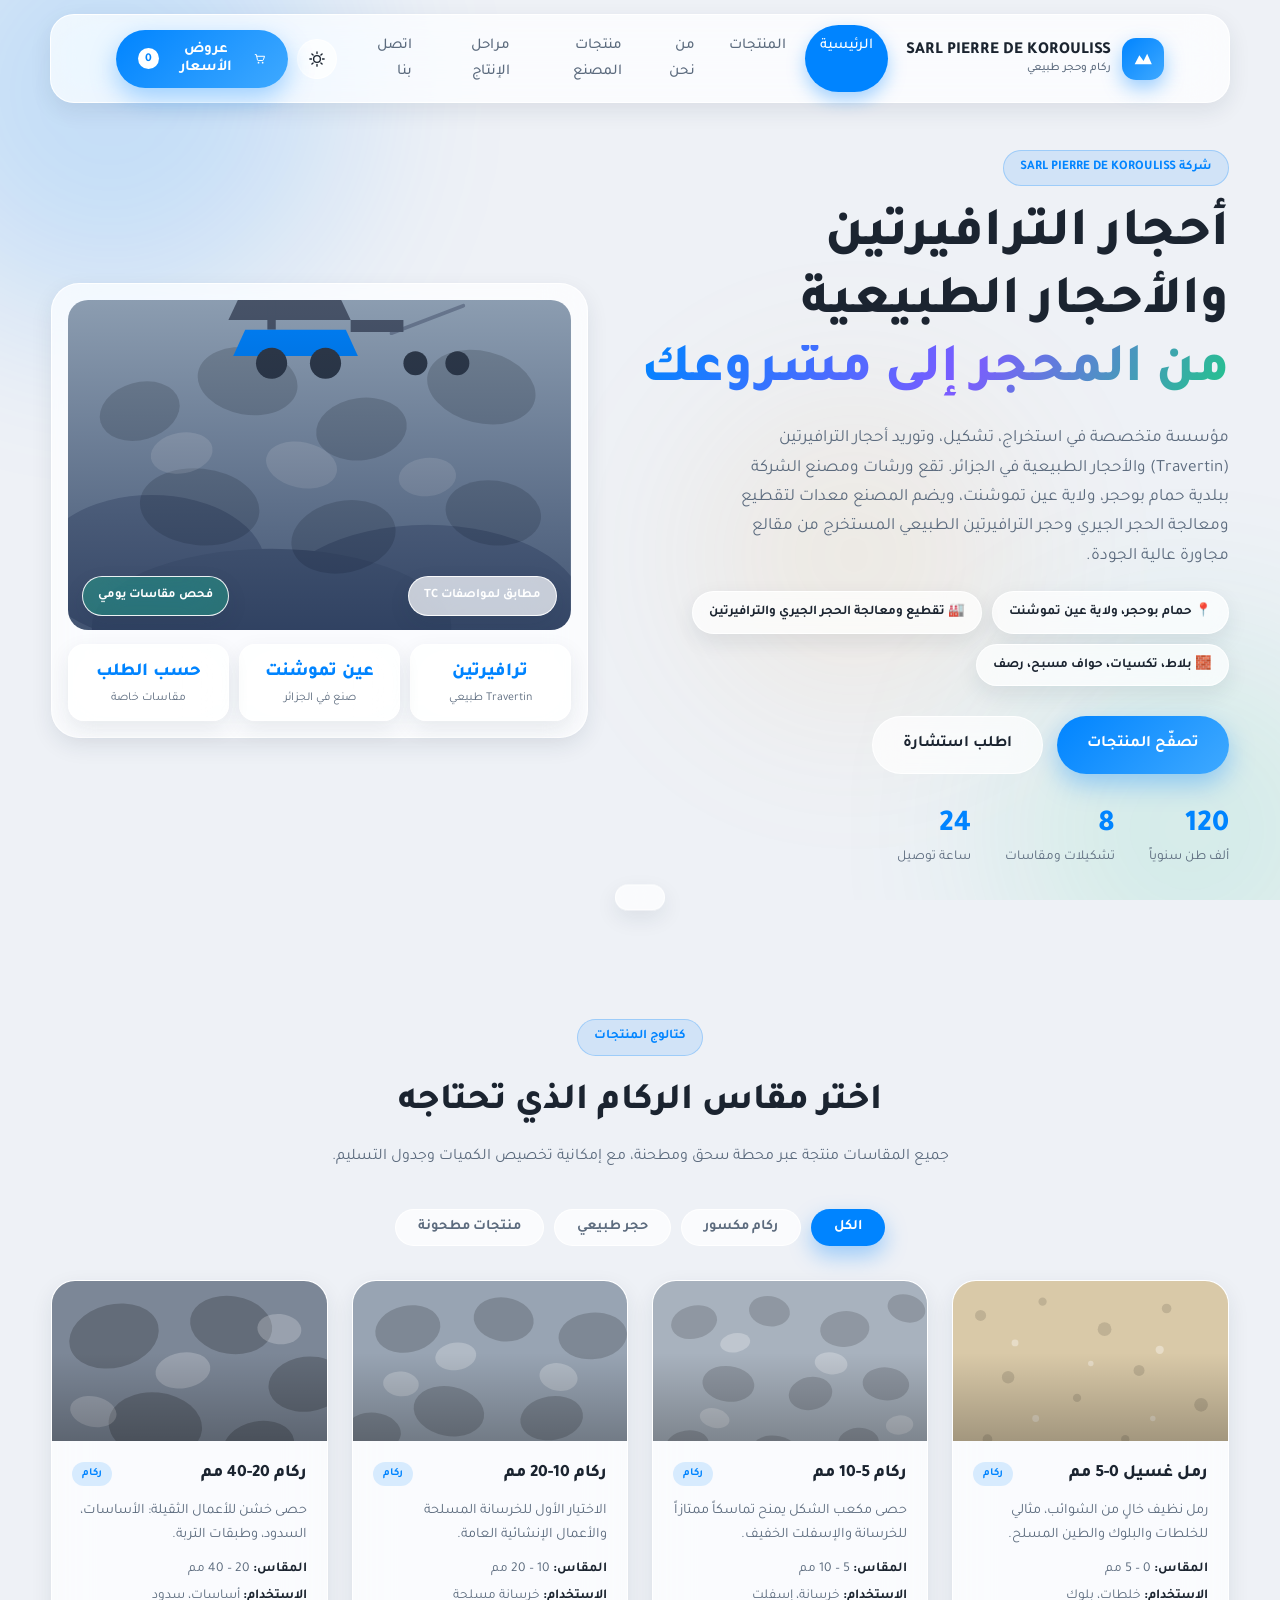
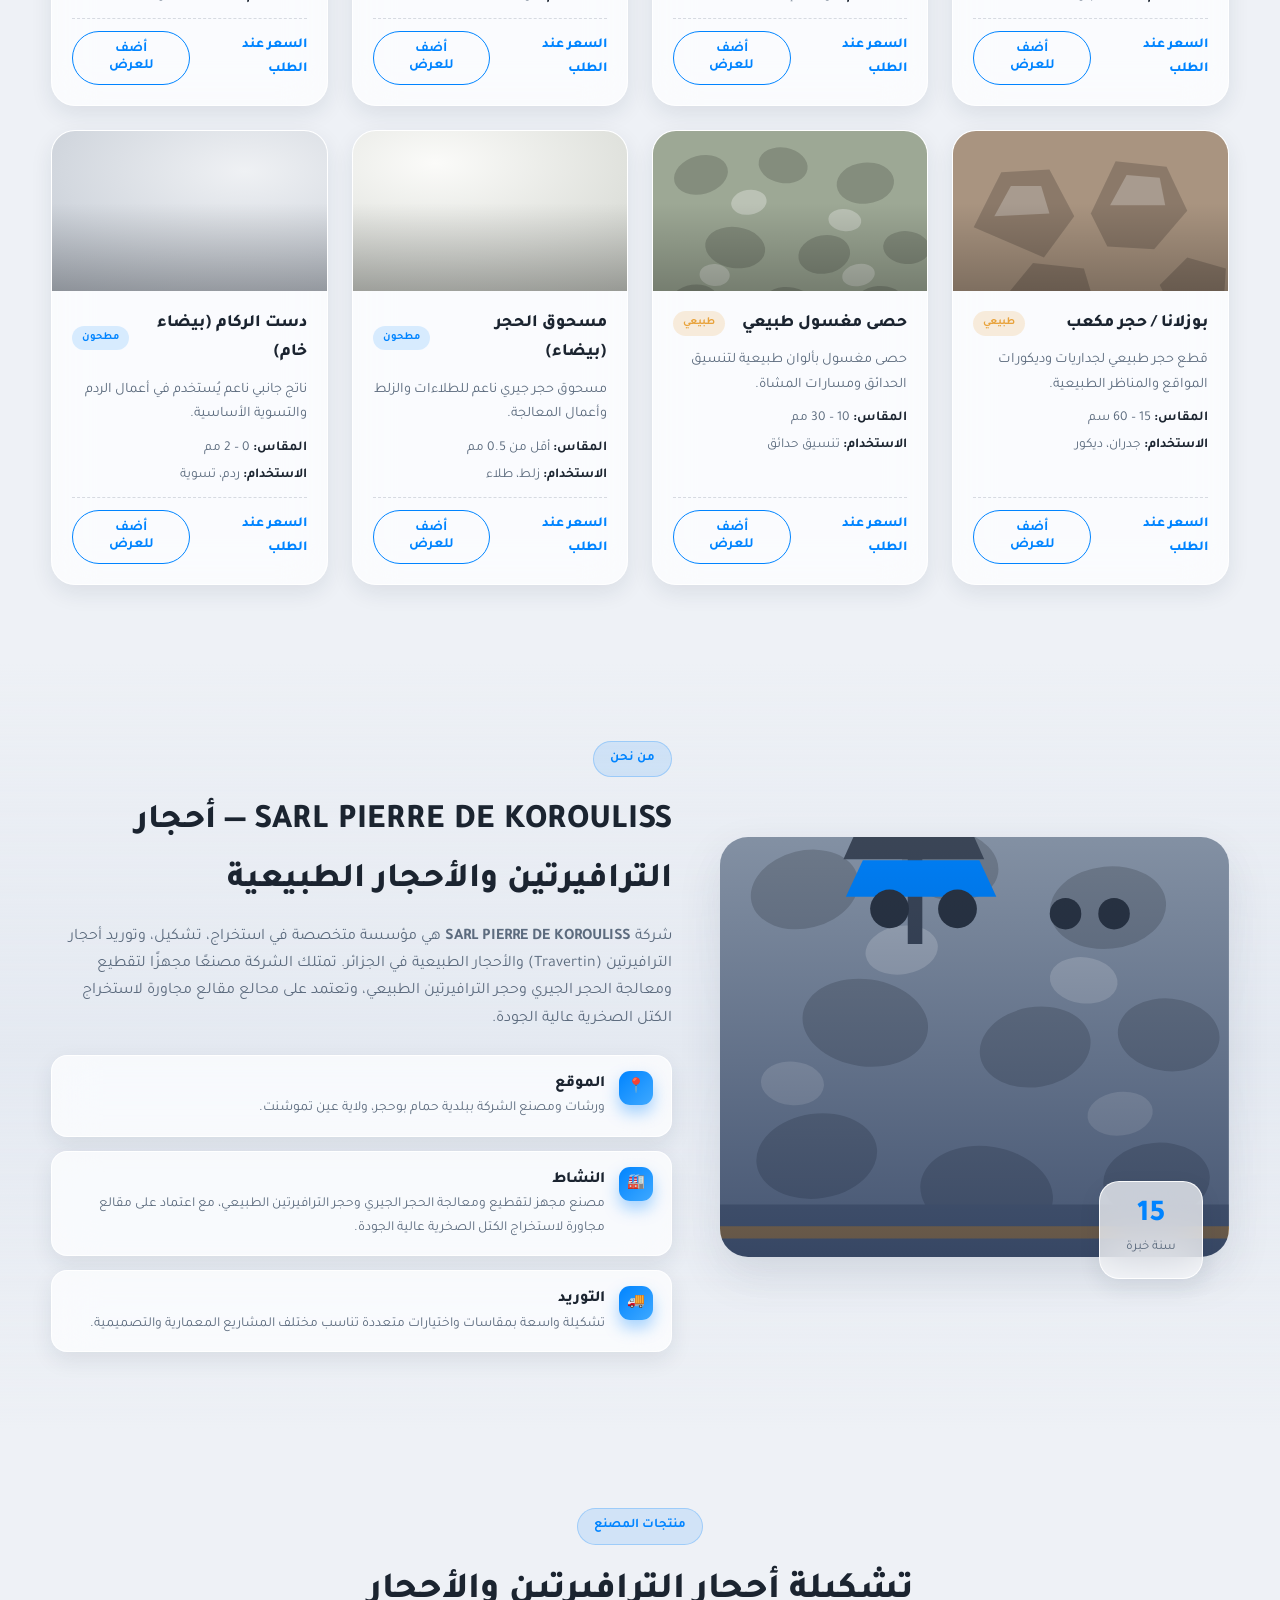
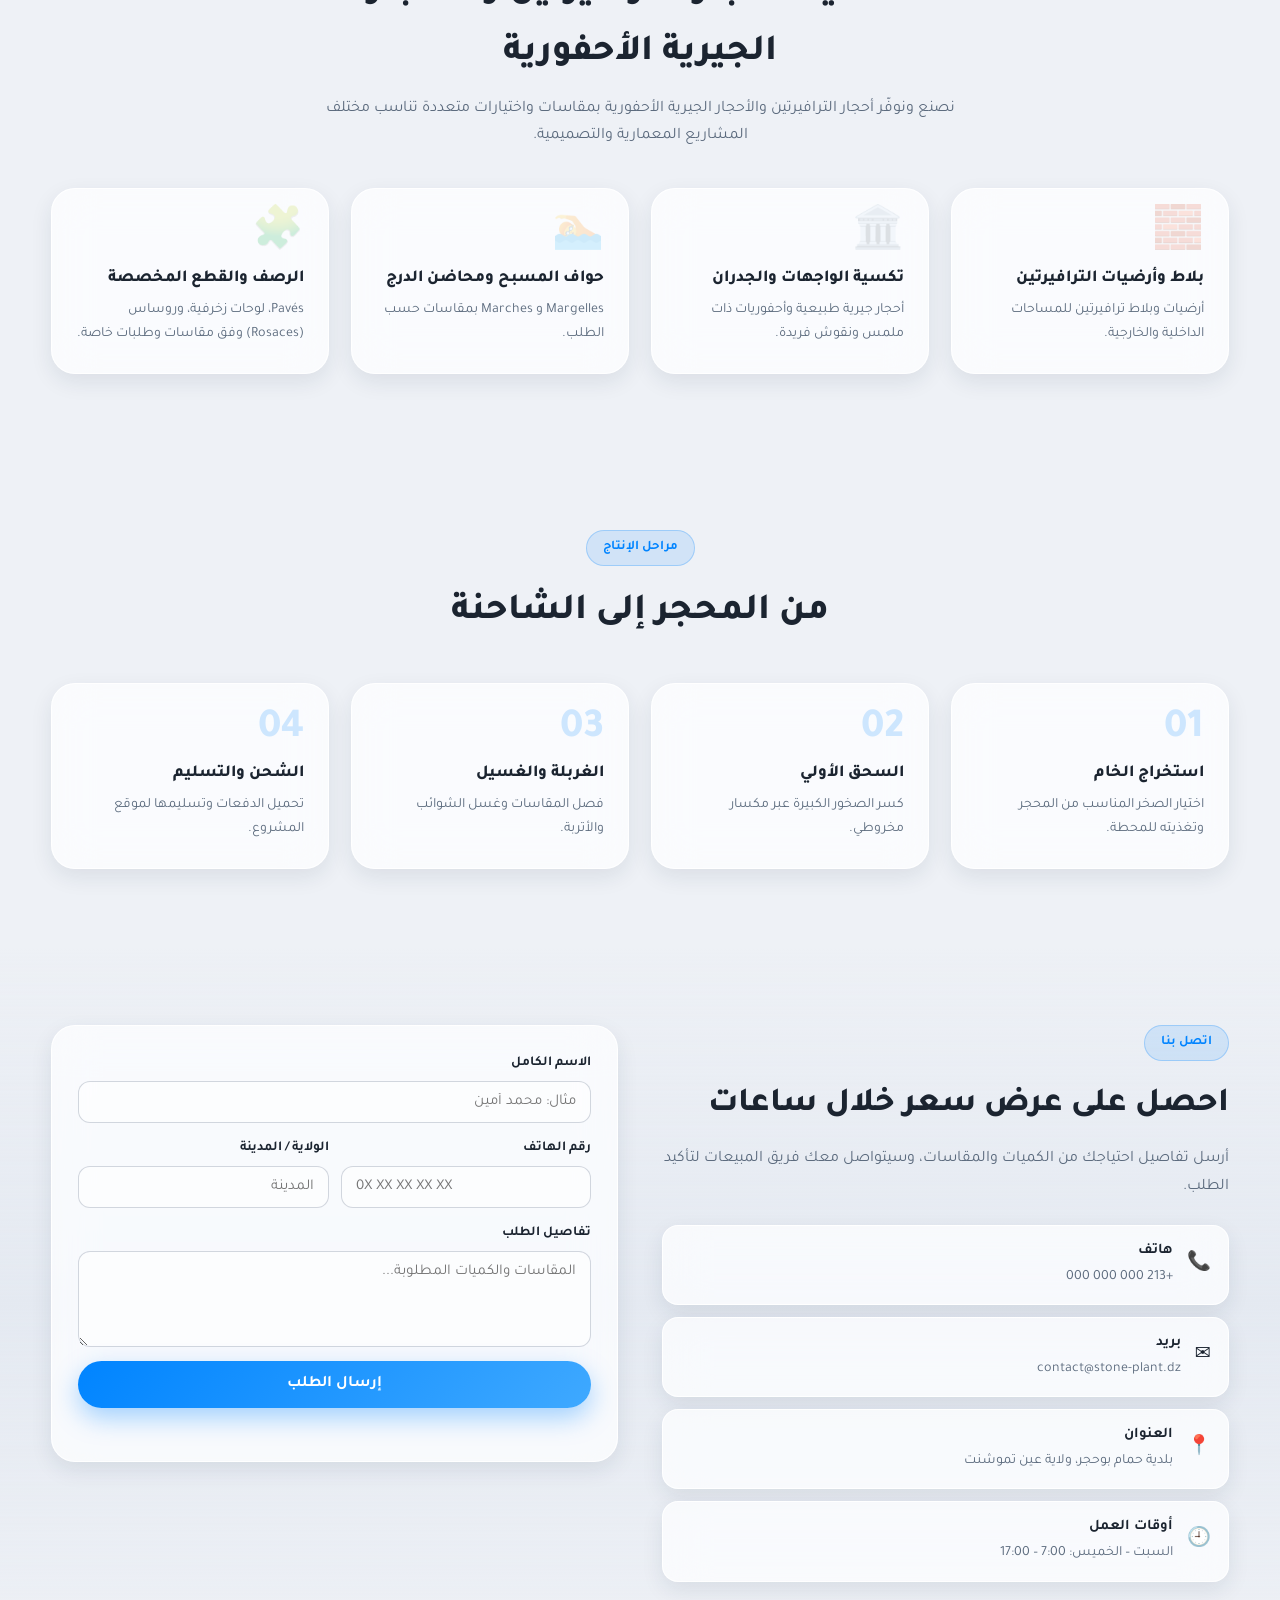
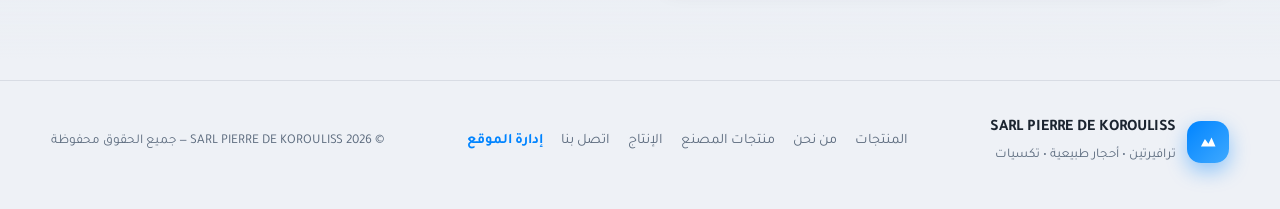
==== commit 5c914e78: "إضافة وصف الشركة في الصفحة الرئيسية" ====
--- a/index.html
+++ b/index.html
@@ -60,16 +60,21 @@
 <section class="hero" id="home">
   <div class="container hero-grid">
     <div class="hero-copy reveal">
-      <span class="chip">محطة سحق ومعالجة صخور</span>
-      <h1>ركام عالي الجودة<br><span class="grad-text">من المحجر إلى موقعك</span></h1>
-      <p class="lead">ننتج أنواع الركام المكسور والحجر الطبيعي بمقاسات دقيقة ومطابقة للمواصفات، مع تسليم للكميات لأعمال البناء والطرق والمشاريع المدنية.</p>
+      <span class="chip">شركة SARL PIERRE DE KOROULISS</span>
+      <h1>أحجار الترافيرتين والأحجار الطبيعية<br><span class="grad-text">من المحجر إلى مشروعك</span></h1>
+      <p class="lead">مؤسسة متخصصة في استخراج، تشكيل، وتوريد أحجار الترافيرتين (Travertin) والأحجار الطبيعية في الجزائر. تقع ورشات ومصنع الشركة ببلدية حمام بوحجر، ولاية عين تموشنت، ويضم المصنع معدات لتقطيع ومعالجة الحجر الجيري وحجر الترافيرتين الطبيعي المستخرج من مقالع مجاورة عالية الجودة.</p>
+      <div class="hero-facts">
+        <span class="glass">📍 حمام بوحجر، ولاية عين تموشنت</span>
+        <span class="glass">🏭 تقطيع ومعالجة الحجر الجيري والترافيرتين</span>
+        <span class="glass">🧱 بلاط، تكسيات، حواف مسبح، رصف</span>
+      </div>
       <div class="hero-cta">
         <a href="#products" class="btn btn-primary btn-lg">تصفّح المنتجات</a>
         <a href="#contact" class="btn btn-ghost btn-lg">اطلب استشارة</a>
       </div>
       <div class="hero-stats">
         <div><strong data-count="120">0</strong><span>ألف طن سنوياً</span></div>
-        <div><strong data-count="8">0</strong><span>مقاسات ركام</span></div>
+        <div><strong data-count="8">0</strong><span>تشكيلات ومقاسات</span></div>
         <div><strong data-count="24">0</strong><span>ساعة توصيل</span></div>
       </div>
     </div>
@@ -83,9 +88,9 @@
           </div>
         </div>
         <div class="hero-mini-grid">
-          <div class="mini glass"><strong>0-40</strong><span>مم</span></div>
-          <div class="mini glass"><strong>صخر</strong><span>خام مختار</span></div>
-          <div class="mini glass"><strong>غسيل</strong><span>مطحون نظيف</span></div>
+          <div class="mini glass"><strong>ترافيرتين</strong><span>Travertin طبيعي</span></div>
+          <div class="mini glass"><strong>عين تموشنت</strong><span>صنع في الجزائر</span></div>
+          <div class="mini glass"><strong>حسب الطلب</strong><span>مقاسات خاصة</span></div>
         </div>
       </div>
     </div>
--- a/css/style.css
+++ b/css/style.css
@@ -112,6 +112,8 @@
 .hero h1{font-size:clamp(2rem,4.4vw,3.4rem);line-height:1.25;font-weight:800;margin-bottom:18px}
 .lead{color:var(--muted);font-size:1.08rem;max-width:52ch}
 .hero-cta{display:flex;gap:14px;flex-wrap:wrap;margin:30px 0 34px}
+.hero-facts{display:flex;gap:10px;flex-wrap:wrap;margin-top:20px}
+.hero-facts span{padding:9px 16px;border-radius:999px;font-size:.83rem;font-weight:700;color:var(--text);box-shadow:var(--shadow-sm)}
 .hero-stats{display:flex;gap:34px;flex-wrap:wrap}
 .hero-stats strong{font-size:1.9rem;font-weight:800;color:var(--blue);display:block;line-height:1.2}
 .hero-stats span{font-size:.85rem;color:var(--muted)}
